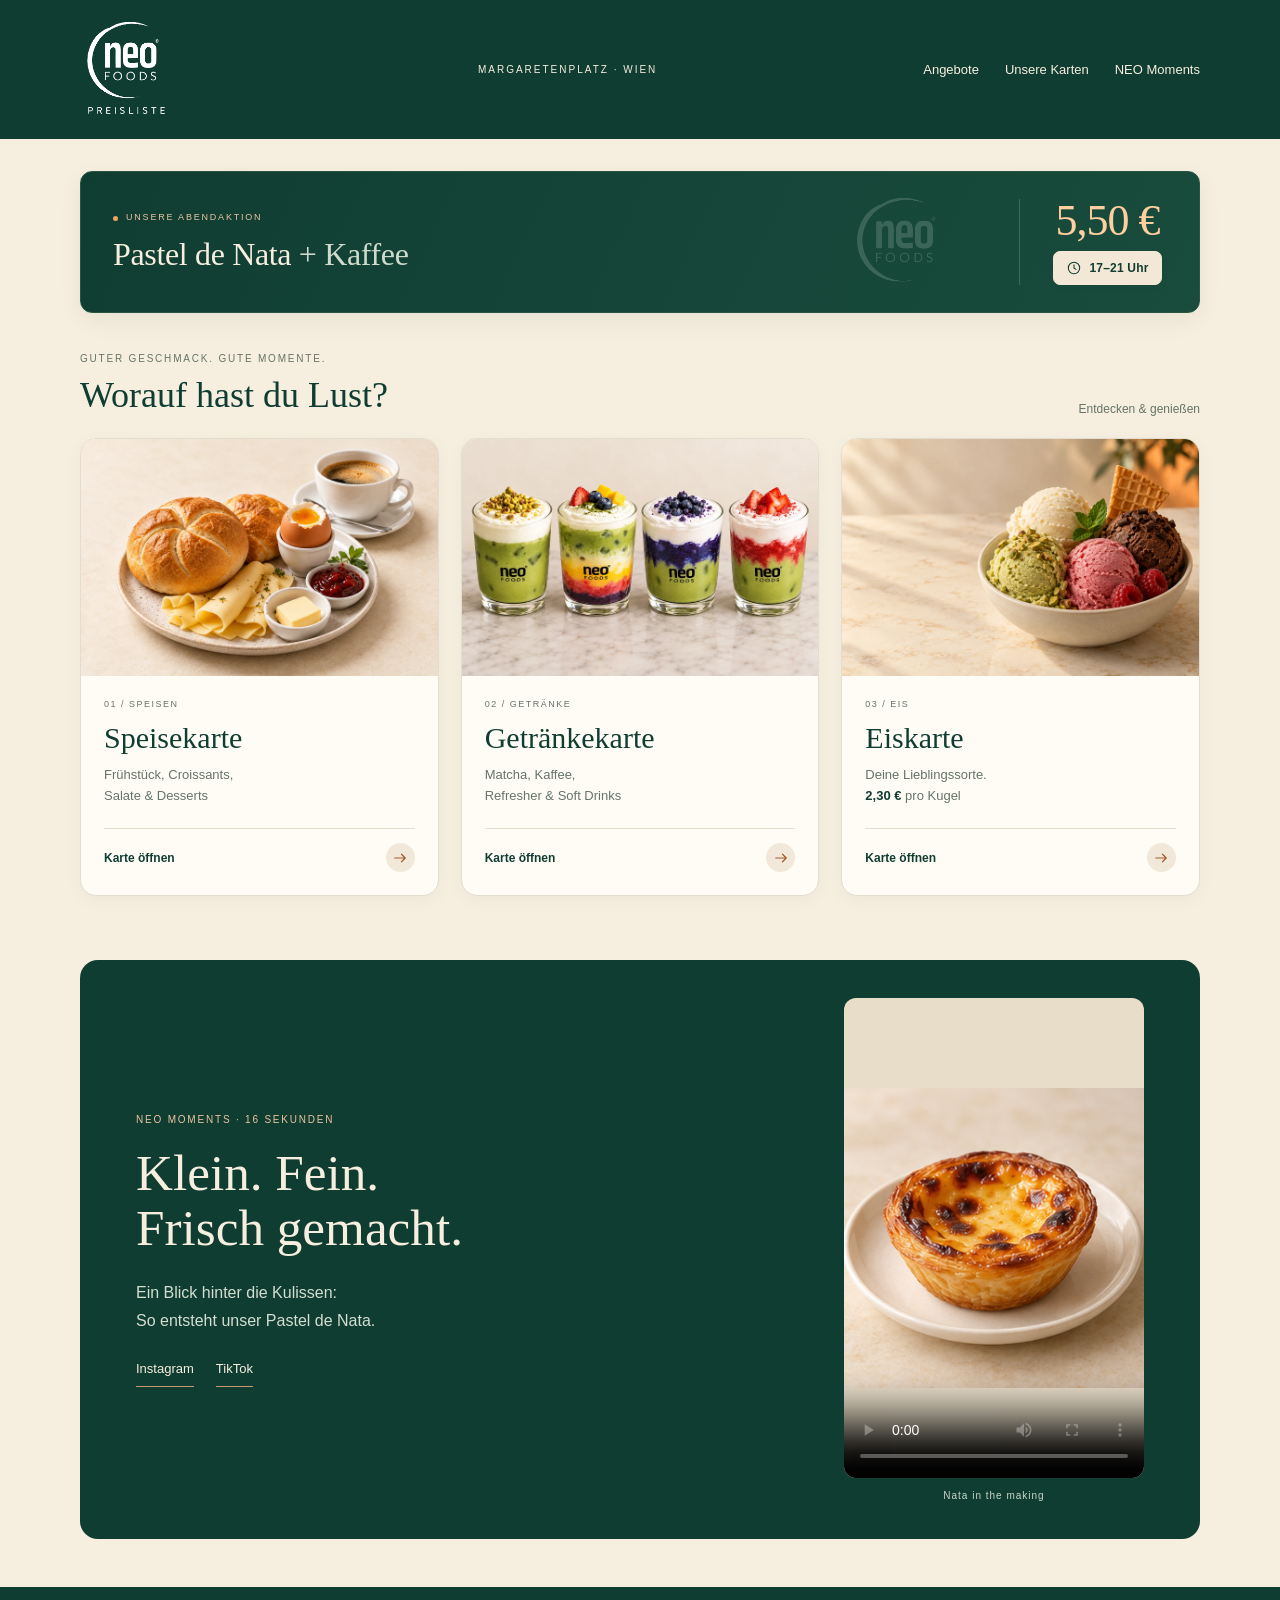
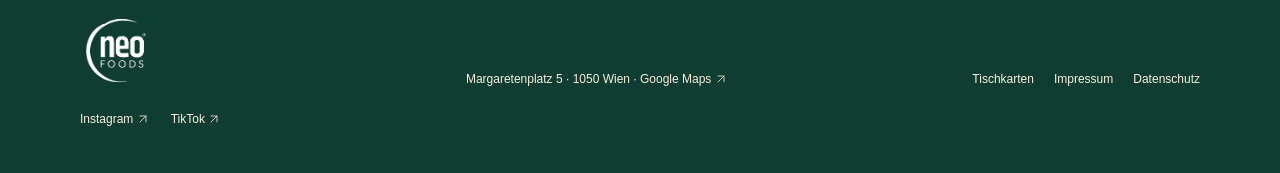
==== index.html @ da90d96e "Landingpage auf Angebote Menues und NEO Moments fokussieren" ====
<!doctype html>
<html lang="de">
<head><meta charset="utf-8"><meta name="viewport" content="width=device-width,initial-scale=1"><meta name="theme-color" content="#103d32"><meta name="description" content="Die Karten von NEO FOODS Vienna: Speisen, Getränke und Eis. Entdecke unsere Angebote und NEO Moments mit Einblicken in die Zubereitung."><title>Unsere Karten | NEO FOODS Vienna</title><link rel="stylesheet" href="home-v10.css?v=27"></head>
<body>
<a class="skip-link" href="#karten">Direkt zu den Karten</a>
<header class="site-header"><a href="index.html" aria-label="NEO FOODS – Startseite"><img src="neo-logo.png?v=11" alt="NEO FOODS" width="150" height="108" fetchpriority="high"></a><span class="header-place">MARGARETENPLATZ · WIEN</span><nav aria-label="Hauptnavigation"><a href="#aktionen">Angebote</a><a href="#karten">Unsere Karten</a><a href="#moments">NEO Moments</a></nav></header>
<main>
<div class="menu-start">
<section class="offer" id="aktionen" aria-labelledby="offer-title"><div class="offer-copy"><p class="eyebrow"><span class="offer-dot" aria-hidden="true"></span> UNSERE ABENDAKTION</p><h1 id="offer-title">Pastel de Nata <span>+ Kaffee</span></h1></div><div class="offer-price"><strong>5,50 €</strong><span class="offer-time"><svg viewBox="0 0 24 24" width="16" height="16" fill="none" stroke="currentColor" stroke-width="1.6" stroke-linecap="round" stroke-linejoin="round" aria-hidden="true" focusable="false"><circle cx="12" cy="12" r="8.5"/><path d="M12 7v5l3 2"/></svg>17–21 Uhr</span></div></section>
<section class="menus" id="karten" aria-labelledby="menu-title"><div class="section-heading"><div><p class="eyebrow">GUTER GESCHMACK. GUTE MOMENTE.</p><h2 id="menu-title">Worauf hast du Lust?</h2></div><span class="menu-hint">Entdecken &amp; genießen</span></div>
<div class="menu-grid">
<a class="menu-tile" id="speisen" href="speisekarte.html"><div class="tile-photo"><img src="breakfast.webp?v=11" alt="" width="600" height="400" loading="lazy"></div><div class="tile-copy"><span class="tile-number">01 / SPEISEN</span><h3>Speisekarte</h3><p>Frühstück, Croissants,<br>Salate &amp; Desserts</p><span class="tile-cta">Karte öffnen <span class="tile-arrow" aria-hidden="true"><svg class="ui-icon" viewBox="0 0 24 24" width="18" height="18" fill="none" stroke="currentColor" stroke-width="1.6" stroke-linecap="round" stroke-linejoin="round" aria-hidden="true" focusable="false"><path d="M5 12h14m-5-5 5 5-5 5"/></svg></span></span></div></a>
<a class="menu-tile" id="getraenke" href="getraenkekarte.html"><div class="tile-photo"><img src="matcha.webp?v=11" alt="" width="600" height="400" loading="lazy"></div><div class="tile-copy"><span class="tile-number">02 / GETRÄNKE</span><h3>Getränkekarte</h3><p>Matcha, Kaffee,<br>Refresher &amp; Soft Drinks</p><span class="tile-cta">Karte öffnen <span class="tile-arrow" aria-hidden="true"><svg class="ui-icon" viewBox="0 0 24 24" width="18" height="18" fill="none" stroke="currentColor" stroke-width="1.6" stroke-linecap="round" stroke-linejoin="round" aria-hidden="true" focusable="false"><path d="M5 12h14m-5-5 5 5-5 5"/></svg></span></span></div></a>
<a class="menu-tile" id="eis" href="eiskarte.html"><div class="tile-photo"><img src="ice.webp?v=11" alt="" width="600" height="400" loading="lazy"></div><div class="tile-copy"><span class="tile-number">03 / EIS</span><h3>Eiskarte</h3><p>Deine Lieblingssorte.<br><strong>2,30 €</strong> pro Kugel</p><span class="tile-cta">Karte öffnen <span class="tile-arrow" aria-hidden="true"><svg class="ui-icon" viewBox="0 0 24 24" width="18" height="18" fill="none" stroke="currentColor" stroke-width="1.6" stroke-linecap="round" stroke-linejoin="round" aria-hidden="true" focusable="false"><path d="M5 12h14m-5-5 5 5-5 5"/></svg></span></span></div></a>
</div></section>
</div>
<section class="moments-section moments-feature" id="moments" aria-labelledby="moments-title"><div class="moments-copy"><p class="eyebrow">NEO MOMENTS · 16 SEKUNDEN</p><h2 id="moments-title">Klein. Fein.<br>Frisch gemacht.</h2><p>Ein Blick hinter die Kulissen:<br>So entsteht unser Pastel de Nata.</p><div class="social-links"><a href="https://www.instagram.com/neo_foods_vienna/" target="_blank" rel="noopener">Instagram</a><a href="https://www.tiktok.com/@neo_foods_vienna" target="_blank" rel="noopener">TikTok</a></div></div><div class="moments-film"><video controls playsinline preload="metadata" poster="nata-poster.png" aria-label="Nata in the making – so entsteht unser Pastel de Nata"><source src="neo-nata.mp4" type="video/mp4"><a href="neo-nata.mp4">Video öffnen</a></video><span>Nata in the making</span></div></section>

</main><footer class="footer"><div><span class="brand-mark"><img src="neo-logo.png?v=11" alt="NEO FOODS" width="150" height="108"></span><div class="social-links"><a href="https://www.instagram.com/neo_foods_vienna/" target="_blank" rel="noopener">Instagram <svg class="ui-icon" viewBox="0 0 24 24" width="20" height="20" fill="none" stroke="currentColor" stroke-width="1.6" stroke-linecap="round" stroke-linejoin="round" aria-hidden="true" focusable="false"><path d="M6 18 18 6M6 6h12v12"/></svg></a><a href="https://www.tiktok.com/@neo_foods_vienna" target="_blank" rel="noopener">TikTok <svg class="ui-icon" viewBox="0 0 24 24" width="20" height="20" fill="none" stroke="currentColor" stroke-width="1.6" stroke-linecap="round" stroke-linejoin="round" aria-hidden="true" focusable="false"><path d="M6 18 18 6M6 6h12v12"/></svg></a></div></div><a class="map-link" href="https://www.google.com/maps?cid=4821702519984373930" target="_blank" rel="noopener">Margaretenplatz 5 · 1050 Wien · Google Maps <svg class="ui-icon" viewBox="0 0 24 24" width="20" height="20" fill="none" stroke="currentColor" stroke-width="1.6" stroke-linecap="round" stroke-linejoin="round" aria-hidden="true" focusable="false"><path d="M6 18 18 6M6 6h12v12"/></svg></a><nav aria-label="Downloads und Rechtliches"><a href="tischkarten.html">Tischkarten</a><a href="impressum.html">Impressum</a><a href="datenschutz.html">Datenschutz</a></nav></footer><script src="moments.js?v=20" defer></script><script src="menu-transition.js?v=22" defer></script></body></html>
---- home-v10.css ----
:root{--green:#103d32;--cream:#f6eedf;--paper:#fffcf6;--orange:#e88642;--muted:#657568;--line:#dcd8c8}*{box-sizing:border-box}html{scroll-behavior:smooth;scroll-padding-top:24px}body{margin:0;background:var(--cream);color:var(--green);font-family:Arial,Helvetica,sans-serif}a{color:inherit;text-decoration:none}a:focus-visible,summary:focus-visible,video:focus-visible{outline:3px solid var(--orange);outline-offset:5px}h1,h2,h3,p{margin-top:0}h1,h2,h3{font-family:Georgia,serif;font-weight:normal}.skip-link{position:absolute;left:16px;top:-80px;z-index:3;background:var(--paper);padding:12px}.skip-link:focus{top:16px}.site-header{background:var(--green);color:var(--cream);display:flex;justify-content:space-between;align-items:center;gap:24px;padding:22px max(28px,calc((100vw - 1120px)/2));}.site-header img{display:block;width:132px;height:auto}.header-place{font-size:10px;letter-spacing:2px}.site-header nav{display:flex;gap:26px;font-size:13px}.site-header nav a{padding:12px 0}.menu-start{max-width:1120px;margin:auto;padding:32px 0 64px}.eyebrow{font:normal 10px/1.5 Arial,sans-serif;letter-spacing:1.8px;margin:0 0 10px}.offer{display:flex;align-items:center;justify-content:space-between;gap:24px;padding:24px 30px;background:#ece7d7;border-left:3px solid var(--orange)}.offer .eyebrow{color:var(--muted);margin-bottom:6px}.offer h1{font-size:28px;line-height:1.2;margin:0}.offer h1 span{white-space:nowrap}.offer-price{display:flex;align-items:center;gap:24px;flex-shrink:0}.offer-price strong{font:normal 38px Georgia,serif;white-space:nowrap}.offer-price>span{border-left:1px solid #c8cbbb;padding:8px 0 8px 24px;font-size:13px;white-space:nowrap}.section-heading{display:flex;justify-content:space-between;gap:20px;align-items:end;margin:38px 0 22px}.section-heading .eyebrow{color:var(--muted)}.section-heading h2{font-size:36px;line-height:1.1;margin:0}.menu-hint{font-size:12px;color:var(--muted)}.menu-grid{display:grid;grid-template-columns:repeat(3,minmax(0,1fr));gap:22px}.menu-tile{position:relative;display:flex;flex-direction:column;gap:24px;padding:24px;background:var(--paper);border-top:2px solid var(--green);min-width:0;transition:background .15s}.tile-number{font-size:11px;letter-spacing:1px;color:var(--muted)}.menu-tile h3{font-size:29px;margin:0 0 12px}.menu-tile p{font-size:13px;line-height:1.7;color:var(--muted);margin:0}.menu-tile p strong{color:var(--green)}.tile-arrow{position:absolute;right:24px;top:20px;color:#b9662f;font-size:25px}.cafe-story{max-width:1120px;margin:0 auto 48px;display:grid;grid-template-columns:minmax(0,42%) minmax(0,1fr);background:var(--green);color:var(--cream)}.story-photo img{display:block;width:100%;height:auto}.story-copy{padding:40px clamp(28px,5vw,70px);align-self:center;min-width:0}.story-copy .eyebrow{color:#bfd0bd;margin-bottom:22px}.story-copy h2{font-size:clamp(32px,3.5vw,48px);line-height:1.1;letter-spacing:-.7px;margin-bottom:24px}.story-copy>p:not(.eyebrow){font-size:14px;line-height:1.8;color:#d4ded0}.text-link{display:inline-flex;gap:30px;padding:12px 0;border-bottom:1px solid var(--orange);font-size:13px;margin:10px 0 24px}.social-links{display:flex;gap:22px;flex-wrap:wrap;font-size:12px}.social-links a{padding:10px 0}.moments-section{max-width:1120px;margin:0 auto 48px}.video-details{border-top:1px solid var(--line);border-bottom:1px solid var(--line)}.video-details summary{display:flex;justify-content:space-between;gap:20px;align-items:center;cursor:pointer;padding:24px 0;list-style:none}.video-details summary::-webkit-details-marker{display:none}.video-details .eyebrow{display:block;color:var(--muted)}.video-title{display:block;font:normal 29px Georgia,serif}.video-toggle{display:flex;gap:22px;align-items:center;font-size:12px}.video-toggle>span:last-child{color:#b9662f}.close-label{display:none}.video-details[open] .watch-label{display:none}.video-details[open] .close-label{display:inline}.video-stage{background:#e8e3d5;padding:24px;display:flex;justify-content:center;margin-bottom:24px}.video-stage video{display:block;max-width:100%;width:auto;height:min(65svh,620px);aspect-ratio:9/16;background:var(--green);object-fit:contain}.location{max-width:1120px;margin:0 auto 64px;display:grid;grid-template-columns:1fr 1.5fr;gap:48px;align-items:center}.location-copy{padding:20px 0}.number{font-size:10px;letter-spacing:1.8px;color:var(--muted)}.location h2{font-size:34px;line-height:1.15;margin:14px 0 24px}.location p{line-height:1.8;font-size:14px}.location iframe{display:block;width:100%;height:320px;border:0}.route{display:inline-block;padding:10px 0;border-bottom:1px solid var(--orange);font-size:13px}.footer{background:var(--green);color:var(--cream);padding:32px max(28px,calc((100vw - 1120px)/2));display:flex;justify-content:space-between;align-items:center;gap:28px;flex-wrap:wrap;font-size:12px;line-height:1.8}.footer strong{font-size:12px;letter-spacing:1px}.footer nav{display:flex;gap:20px;flex-wrap:wrap}.footer nav a,.map-link{padding:10px 0}.map-link{overflow-wrap:anywhere}
@media(max-width:1180px){.menu-start{padding:28px 24px 48px}.cafe-story,.moments-section,.location{margin-left:24px;margin-right:24px}.site-header{padding:20px 24px}}
@media(max-width:760px){.header-place{display:none}.site-header{flex-direction:column;gap:8px;padding:20px 20px 10px}.site-header img{width:126px}.site-header nav{gap:30px;font-size:12px}.menu-start{padding:20px 16px 36px}.offer{padding:17px 18px;gap:12px;align-items:flex-start}.offer h1{font-size:22px;max-width:210px}.offer h1 span{display:block}.offer .eyebrow{font-size:9px;letter-spacing:1.2px}.offer-price{flex-direction:column;gap:6px;align-items:flex-end;padding-top:17px}.offer-price strong{font-size:31px}.offer-price>span{border:0;padding:0;font-size:11px}.section-heading{margin:28px 0 17px}.section-heading h2{font-size:29px}.section-heading .eyebrow{display:none}.menu-hint{display:none}.menu-grid{grid-template-columns:1fr;gap:12px}.menu-tile{display:grid;grid-template-columns:24px minmax(0,1fr) 26px;gap:14px;align-items:center;padding:20px 18px;border-top:0;border-left:2px solid var(--green)}.tile-number{align-self:start;padding-top:5px}.menu-tile h3{font-size:26px;margin-bottom:6px}.menu-tile p{font-size:12px;line-height:1.55}.menu-tile p br{display:none}.menu-tile p br:after{content:' '}.tile-arrow{position:static;align-self:center}.cafe-story{grid-template-columns:1fr;margin:0 16px 32px}.story-photo{order:2}.story-copy{padding:32px 26px}.story-copy h2{font-size:35px}.moments-section{margin:0 16px 32px}.video-details summary{padding:22px 0;gap:15px}.video-title{font-size:25px}.video-toggle{font-size:11px;gap:10px;max-width:105px;line-height:1.5}.video-stage{padding:16px}.location{grid-template-columns:1fr;gap:20px;margin:0 16px 36px}.location-copy{padding:0 8px}.location h2{font-size:31px}.location iframe{height:280px}.footer{padding:28px 24px;display:block}.footer .map-link{display:block;margin:10px 0}.footer nav{gap:18px}}
@media(prefers-reduced-motion:reduce){html{scroll-behavior:auto}.menu-tile{transition:none}}

/* Consistent vector icons, including on iOS; subtle feedback for mouse, touch and keyboard. */
.ui-icon{display:inline-block;width:1em;height:1em;vertical-align:-.13em;flex-shrink:0;pointer-events:none}.tile-arrow{display:flex;align-items:center;justify-content:center}.tile-arrow .ui-icon{width:24px;height:24px;transition:transform .2s ease}.menu-tile{transition:background .2s ease,transform .2s ease,box-shadow .2s ease;-webkit-tap-highlight-color:rgba(16,61,50,.09)}
@media(hover:hover) and (pointer:fine){.menu-tile:hover{background:#edf0e4;transform:translateY(-3px);box-shadow:0 9px 22px rgba(16,61,50,.08)}.menu-tile:hover .tile-arrow .ui-icon{transform:translate(2px,-2px)}}
.menu-tile:focus-visible{background:#edf0e4;box-shadow:0 6px 18px rgba(16,61,50,.08)}.menu-tile:active{background:#e5ebdb;transform:scale(.985)}.menu-tile:active .tile-arrow .ui-icon{transform:translate(2px,-2px)}
@keyframes menu-arrive{from{opacity:0;transform:translateY(8px)}to{opacity:1;transform:translateY(0)}}
@media(prefers-reduced-motion:no-preference){.menu-tile{animation:menu-arrive .4s ease backwards}.menu-tile:nth-child(2){animation-delay:.06s}.menu-tile:nth-child(3){animation-delay:.12s}}
@media(prefers-reduced-motion:reduce){.menu-tile,.tile-arrow .ui-icon{transition:none;animation:none}.menu-tile:hover,.menu-tile:active,.menu-tile:hover .tile-arrow .ui-icon,.menu-tile:active .tile-arrow .ui-icon{transform:none}}

/* Intentional selection feedback before following a menu link. */
.menu-tile{transition:background .2s ease,color .2s ease,transform .2s ease,box-shadow .2s ease,opacity .2s ease}
.menu-tile.is-opening{animation:none;background:var(--green);color:var(--cream);transform:translateY(-3px) scale(1.015);box-shadow:0 12px 28px rgba(16,61,50,.16)}
.menu-tile.is-opening p,.menu-tile.is-opening p strong,.menu-tile.is-opening .tile-number{color:var(--cream)}
.menu-tile.is-opening .tile-arrow{color:#ffac6e}.menu-tile.is-opening .tile-arrow .ui-icon{transform:translate(4px,-4px)}
.menu-grid.is-navigating .menu-tile:not(.is-opening){opacity:.45;transform:scale(.985)}
@media(prefers-reduced-motion:reduce){.menu-tile.is-opening,.menu-grid.is-navigating .menu-tile:not(.is-opening),.menu-tile.is-opening .tile-arrow .ui-icon{transform:none;transition:none}}

/* Compact evening offer, with a clear price and time hierarchy. */
.offer{position:relative;isolation:isolate;overflow:hidden;background:linear-gradient(115deg,#103d32,#194c3d);color:var(--cream);border:1px solid #285642;border-radius:12px;padding:27px 32px;gap:30px;box-shadow:0 8px 24px rgba(16,61,50,.06)}
.offer:after{content:"";position:absolute;z-index:-1;right:205px;top:50%;transform:translateY(-50%);width:145px;height:88px;background:url("neo-logo.png?v=11") center top/145px auto no-repeat;opacity:.16;border:0;border-radius:0;pointer-events:none}
.offer .eyebrow{display:flex;align-items:center;gap:8px;color:#eac4a0;font-size:9px;letter-spacing:1.8px;margin-bottom:11px}.offer-dot{width:5px;height:5px;background:#efa365;border-radius:50%;flex-shrink:0}.offer h1{font-size:32px;line-height:1.15;letter-spacing:-.35px}.offer h1 span{color:#cfdbcc}.offer-copy{min-width:0}
.offer-price{display:flex;flex-direction:column;align-items:center;justify-content:center;gap:8px;min-width:148px;border-left:1px solid rgba(246,238,223,.18);padding-left:28px}.offer-price strong{font:normal 44px/1 Georgia,serif;letter-spacing:-1px;color:#ffcf9f}.offer-price>span{border:1px solid rgba(246,238,223,.24);border-radius:20px;padding:5px 12px;font-size:11px;line-height:1.3;color:var(--cream)}
@media(max-width:760px){.offer{padding:20px 18px;gap:14px;align-items:center;border-radius:10px}.offer .eyebrow{font-size:8px;letter-spacing:1.1px;gap:6px;margin-bottom:9px}.offer h1{font-size:24px;line-height:1.16;max-width:none}.offer h1 span{display:block;margin-top:3px}.offer-price{min-width:89px;padding:0 0 0 14px;gap:9px}.offer-price strong{font-size:32px;letter-spacing:-.6px}.offer-price>span{font-size:10px;padding:5px 8px}.offer:after{right:100px;top:50%;width:110px;height:67px;background-size:110px auto;opacity:.07}}
@media(max-width:360px){.offer{padding:18px 14px;gap:10px}.offer h1{font-size:21px}.offer-price{min-width:80px;padding-left:10px}.offer-price strong{font-size:29px}.offer .eyebrow{font-size:7px;letter-spacing:.8px}}

.offer-price>.offer-time{display:inline-flex;align-items:center;justify-content:center;gap:7px;background:#f3e8d5;color:#103d32;border:1px solid #f3e8d5;border-radius:7px;padding:8px 12px;font-size:12px;font-weight:600;line-height:1.2;letter-spacing:.2px;box-shadow:0 2px 8px rgba(0,0,0,.05)}.offer-time svg{display:block;flex-shrink:0;width:16px;height:16px}
@media(max-width:760px){.offer-price>.offer-time{padding:7px 8px;font-size:11px;gap:5px}.offer-time svg{width:14px;height:14px}}
@media(max-width:360px){.offer-price>.offer-time{padding:6px;font-size:10px;gap:4px}}

/* Photo-led menu cards, compact on phones. */
.menu-grid{gap:22px}.menu-tile{display:flex;flex-direction:column;padding:0;gap:0;border:1px solid #e2ddcf;border-radius:16px;overflow:hidden;background:#fffcf6;box-shadow:0 4px 18px rgba(16,61,50,.04)}.tile-photo{width:100%;aspect-ratio:3/2;background:#efe6d6;overflow:hidden}.tile-photo img{display:block;width:100%;height:100%;object-fit:contain}.tile-copy{padding:23px;min-width:0;flex:1}.tile-number{display:block;font-size:9px;letter-spacing:1.5px;margin-bottom:12px}.menu-tile h3{font-size:30px;margin:0 0 10px}.menu-tile p{font-size:13px;line-height:1.6}.tile-cta{display:flex;align-items:center;justify-content:space-between;margin-top:21px;padding-top:14px;border-top:1px solid #e0dfd0;font-size:12px;font-weight:600}.tile-arrow{position:static;width:29px;height:29px;border-radius:50%;background:#f2e8d9;color:#a45c2b;font-size:18px}.tile-arrow .ui-icon{width:18px;height:18px}.menu-tile.is-opening .tile-cta{border-color:#527363}.menu-tile.is-opening .tile-arrow{background:#285747}.brand-mark{display:block;width:110px;height:68px;overflow:hidden}.brand-mark img{display:block;width:110px;height:auto}.footer .brand-mark{margin-bottom:12px}.location .brand-mark{filter:brightness(0);opacity:.75;margin-bottom:12px}
@media(max-width:760px){.menu-grid{gap:14px}.menu-tile{display:grid;grid-template-columns:112px minmax(0,1fr);align-items:center;gap:16px;padding:14px;border-radius:14px}.tile-photo{width:112px;aspect-ratio:3/2;border-radius:9px;align-self:center}.tile-copy{padding:0}.tile-number{font-size:8px;letter-spacing:1px;margin-bottom:7px;padding:0}.menu-tile h3{font-size:23px;line-height:1.15;margin-bottom:6px;letter-spacing:-.5px}.menu-tile p{font-size:11px;line-height:1.5}.menu-tile p br{display:initial}.tile-cta{margin-top:9px;padding-top:8px;font-size:10px}.tile-arrow{width:24px;height:24px}.tile-arrow .ui-icon{width:16px;height:16px}.section-heading h2{font-size:29px}}
@media(max-width:360px){.menu-tile{grid-template-columns:88px minmax(0,1fr);gap:12px;padding:12px}.tile-photo{width:88px}.menu-tile h3{font-size:21px}}
/* A compact film feature with its own editorial frame. */
.moments-feature{display:grid;grid-template-columns:1fr 300px;gap:48px;align-items:center;padding:38px 56px;background:#103d32;color:#f6eedf;border-radius:18px;overflow:hidden}.moments-copy h2{font-size:clamp(34px,4vw,52px);line-height:1.08;margin:18px 0 24px}.moments-copy>p:not(.eyebrow){font-size:16px;line-height:1.75;color:#d4ded0}.moments-copy .eyebrow{color:#eac4a0}.moments-copy .social-links a{border-bottom:1px solid #c7986f;font-size:13px}.moments-film{width:100%;text-align:center}.moments-film video{display:block;width:100%;aspect-ratio:9/16;max-height:480px;object-fit:contain;background:#e8ddc8;border-radius:12px}.moments-film>span{display:block;font-size:10px;letter-spacing:1px;margin-top:12px;color:#c9d7c7}
@media(max-width:760px){.moments-feature{grid-template-columns:1fr;gap:24px;padding:28px 22px;margin-left:16px;margin-right:16px;border-radius:14px}.moments-copy h2{font-size:36px;margin:12px 0 16px}.moments-copy>p:not(.eyebrow){font-size:15px}.moments-film{width:min(100%,260px);justify-self:center}.moments-film video{max-height:440px}.moments-copy .eyebrow{font-size:9px;letter-spacing:1.2px}}
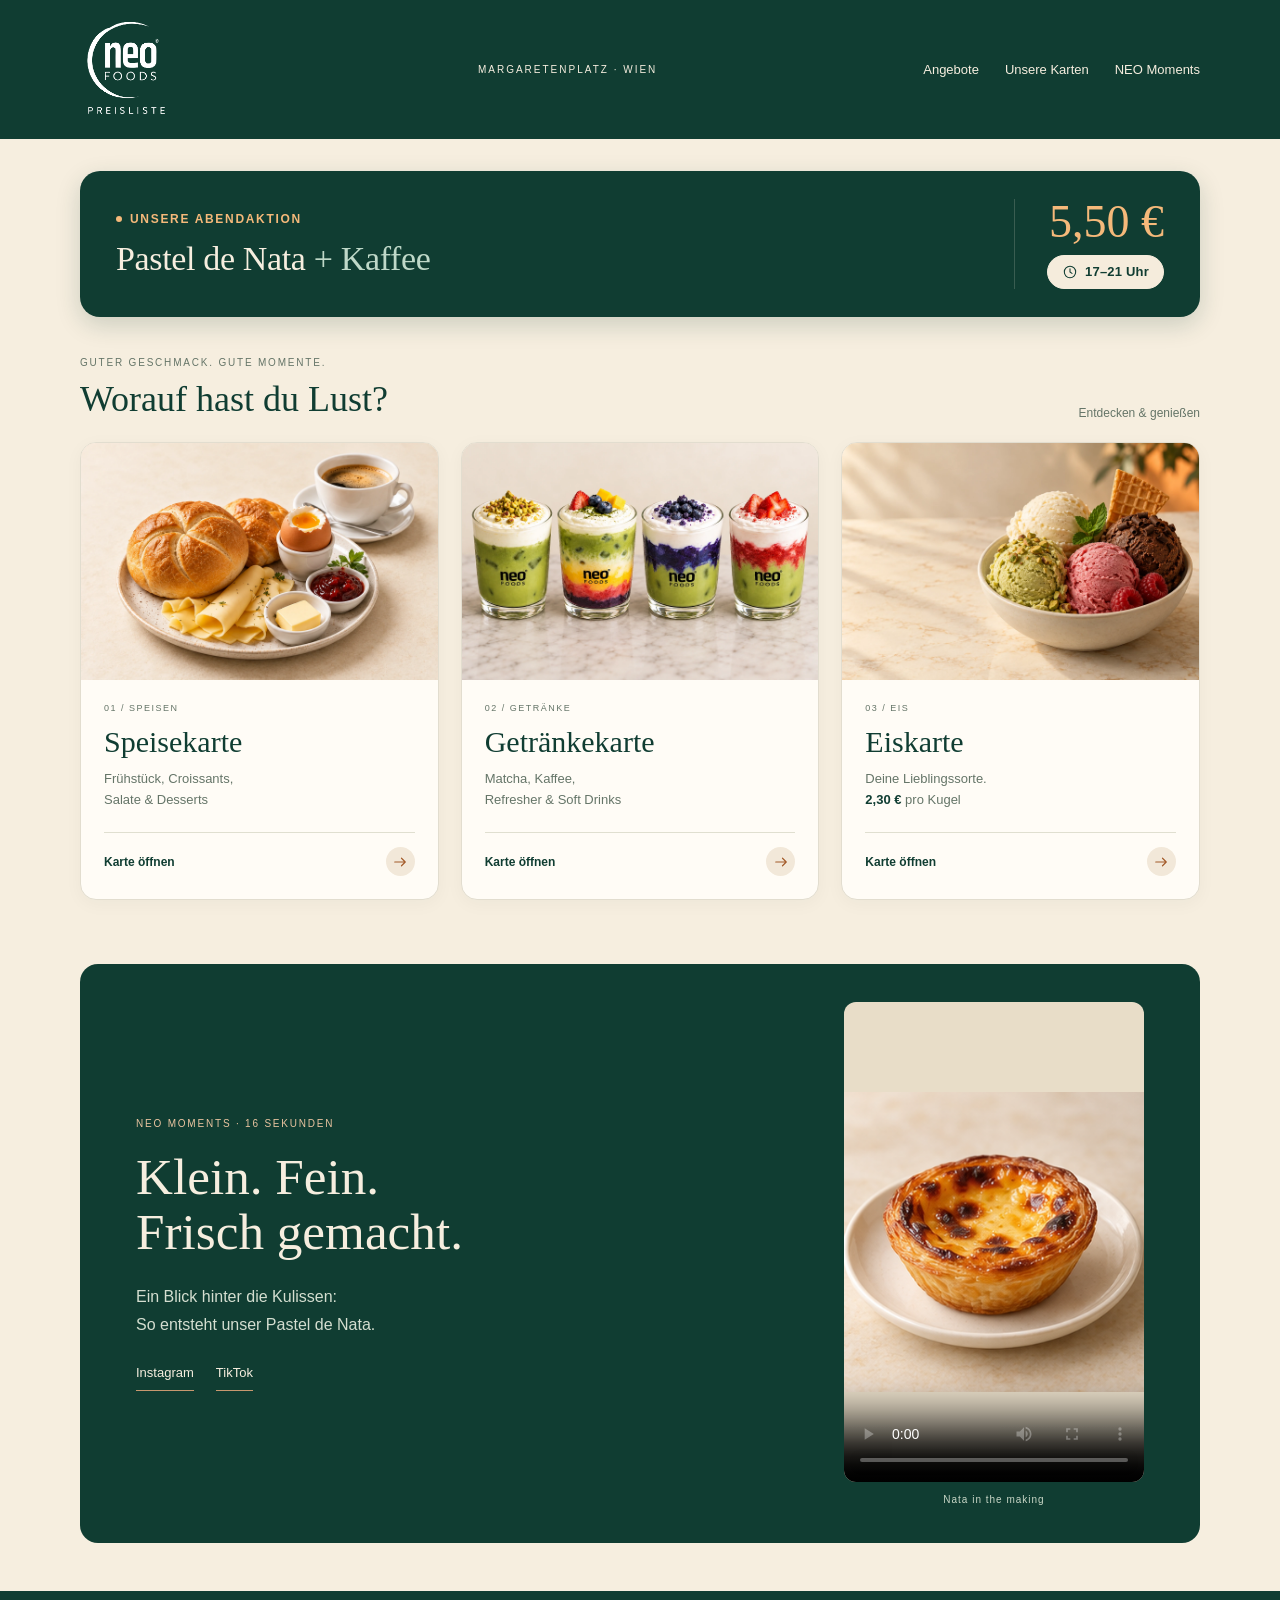
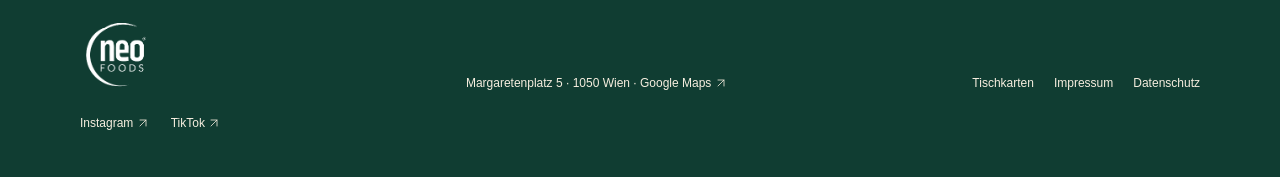
==== commit 21692b41: "Update index.html" ====
--- a/index.html
+++ b/index.html
@@ -1,6 +1,6 @@
 <!doctype html>
 <html lang="de">
-<head><meta charset="utf-8"><meta name="viewport" content="width=device-width,initial-scale=1"><meta name="theme-color" content="#103d32"><meta name="description" content="Die Karten von NEO FOODS Vienna: Speisen, Getränke und Eis. Entdecke unsere Angebote und NEO Moments mit Einblicken in die Zubereitung."><title>Unsere Karten | NEO FOODS Vienna</title><link rel="stylesheet" href="home-v10.css?v=27"></head>
+<head><meta charset="utf-8"><meta name="viewport" content="width=device-width,initial-scale=1"><meta name="theme-color" content="#103d32"><meta name="description" content="Die Karten von NEO FOODS Vienna: Speisen, Getränke und Eis. Entdecke unsere Angebote und NEO Moments mit Einblicken in die Zubereitung."><title>Unsere Karten | NEO FOODS Vienna</title><link rel="stylesheet" href="home-v10.css?v=28"></head>
 <body>
 <a class="skip-link" href="#karten">Direkt zu den Karten</a>
 <header class="site-header"><a href="index.html" aria-label="NEO FOODS – Startseite"><img src="neo-logo.png?v=11" alt="NEO FOODS" width="150" height="108" fetchpriority="high"></a><span class="header-place">MARGARETENPLATZ · WIEN</span><nav aria-label="Hauptnavigation"><a href="#aktionen">Angebote</a><a href="#karten">Unsere Karten</a><a href="#moments">NEO Moments</a></nav></header>
--- a/home-v10.css
+++ b/home-v10.css
@@ -35,6 +35,25 @@
 .menu-grid{gap:22px}.menu-tile{display:flex;flex-direction:column;padding:0;gap:0;border:1px solid #e2ddcf;border-radius:16px;overflow:hidden;background:#fffcf6;box-shadow:0 4px 18px rgba(16,61,50,.04)}.tile-photo{width:100%;aspect-ratio:3/2;background:#efe6d6;overflow:hidden}.tile-photo img{display:block;width:100%;height:100%;object-fit:contain}.tile-copy{padding:23px;min-width:0;flex:1}.tile-number{display:block;font-size:9px;letter-spacing:1.5px;margin-bottom:12px}.menu-tile h3{font-size:30px;margin:0 0 10px}.menu-tile p{font-size:13px;line-height:1.6}.tile-cta{display:flex;align-items:center;justify-content:space-between;margin-top:21px;padding-top:14px;border-top:1px solid #e0dfd0;font-size:12px;font-weight:600}.tile-arrow{position:static;width:29px;height:29px;border-radius:50%;background:#f2e8d9;color:#a45c2b;font-size:18px}.tile-arrow .ui-icon{width:18px;height:18px}.menu-tile.is-opening .tile-cta{border-color:#527363}.menu-tile.is-opening .tile-arrow{background:#285747}.brand-mark{display:block;width:110px;height:68px;overflow:hidden}.brand-mark img{display:block;width:110px;height:auto}.footer .brand-mark{margin-bottom:12px}.location .brand-mark{filter:brightness(0);opacity:.75;margin-bottom:12px}
 @media(max-width:760px){.menu-grid{gap:14px}.menu-tile{display:grid;grid-template-columns:112px minmax(0,1fr);align-items:center;gap:16px;padding:14px;border-radius:14px}.tile-photo{width:112px;aspect-ratio:3/2;border-radius:9px;align-self:center}.tile-copy{padding:0}.tile-number{font-size:8px;letter-spacing:1px;margin-bottom:7px;padding:0}.menu-tile h3{font-size:23px;line-height:1.15;margin-bottom:6px;letter-spacing:-.5px}.menu-tile p{font-size:11px;line-height:1.5}.menu-tile p br{display:initial}.tile-cta{margin-top:9px;padding-top:8px;font-size:10px}.tile-arrow{width:24px;height:24px}.tile-arrow .ui-icon{width:16px;height:16px}.section-heading h2{font-size:29px}}
 @media(max-width:360px){.menu-tile{grid-template-columns:88px minmax(0,1fr);gap:12px;padding:12px}.tile-photo{width:88px}.menu-tile h3{font-size:21px}}
-/* A compact film feature with its own editorial frame. */
-.moments-feature{display:grid;grid-template-columns:1fr 300px;gap:48px;align-items:center;padding:38px 56px;background:#103d32;color:#f6eedf;border-radius:18px;overflow:hidden}.moments-copy h2{font-size:clamp(34px,4vw,52px);line-height:1.08;margin:18px 0 24px}.moments-copy>p:not(.eyebrow){font-size:16px;line-height:1.75;color:#d4ded0}.moments-copy .eyebrow{color:#eac4a0}.moments-copy .social-links a{border-bottom:1px solid #c7986f;font-size:13px}.moments-film{width:100%;text-align:center}.moments-film video{display:block;width:100%;aspect-ratio:9/16;max-height:480px;object-fit:contain;background:#e8ddc8;border-radius:12px}.moments-film>span{display:block;font-size:10px;letter-spacing:1px;margin-top:12px;color:#c9d7c7}
+/* A compact film feature with its own editorial frame. */
+.moments-feature{display:grid;grid-template-columns:1fr 300px;gap:48px;align-items:center;padding:38px 56px;background:#103d32;color:#f6eedf;border-radius:18px;overflow:hidden}.moments-copy h2{font-size:clamp(34px,4vw,52px);line-height:1.08;margin:18px 0 24px}.moments-copy>p:not(.eyebrow){font-size:16px;line-height:1.75;color:#d4ded0}.moments-copy .eyebrow{color:#eac4a0}.moments-copy .social-links a{border-bottom:1px solid #c7986f;font-size:13px}.moments-film{width:100%;text-align:center}.moments-film video{display:block;width:100%;aspect-ratio:9/16;max-height:480px;object-fit:contain;background:#e8ddc8;border-radius:12px}.moments-film>span{display:block;font-size:10px;letter-spacing:1px;margin-top:12px;color:#c9d7c7}
 @media(max-width:760px){.moments-feature{grid-template-columns:1fr;gap:24px;padding:28px 22px;margin-left:16px;margin-right:16px;border-radius:14px}.moments-copy h2{font-size:36px;margin:12px 0 16px}.moments-copy>p:not(.eyebrow){font-size:15px}.moments-film{width:min(100%,260px);justify-self:center}.moments-film video{max-height:440px}.moments-copy .eyebrow{font-size:9px;letter-spacing:1.2px}}
+
+/* Evening offer redesign: flat green, clearer label, lining numerals, pill time badge, stacked on mobile. */
+.offer{background:#103d32;border:0;border-radius:20px;padding:28px 36px;gap:32px;box-shadow:0 8px 24px rgba(16,61,50,.18)}
+.offer:after{display:none}
+.offer .eyebrow{font-size:12px;font-weight:600;letter-spacing:.14em;color:#f5b97a}
+.offer-dot{width:6px;height:6px;background:#f5b97a}
+.offer h1{font-size:clamp(26px,4vw,34px)}
+.offer h1 span{color:#bfd8c8}
+.offer-price{align-items:flex-end;min-width:0;padding-left:32px;gap:10px}
+.offer-price strong{font-size:46px;letter-spacing:0;color:#f5b97a;font-variant-numeric:lining-nums}
+.offer-price>.offer-time{background:#f5ecdc;border-color:#f5ecdc;border-radius:999px;padding:8px 14px;font-size:13px;box-shadow:none}
+@media(max-width:760px){
+.offer{flex-direction:column;align-items:stretch;padding:22px;gap:16px}
+.offer h1{font-size:26px}
+.offer .eyebrow{font-size:11px;letter-spacing:.1em}
+.offer-price{flex-direction:row;justify-content:space-between;align-items:center;min-width:0;border-left:0;border-top:1px solid rgba(246,238,223,.25);padding:16px 0 0}
+.offer-price strong{font-size:36px}
+.offer-price>.offer-time{font-size:12px;padding:7px 12px}
+}
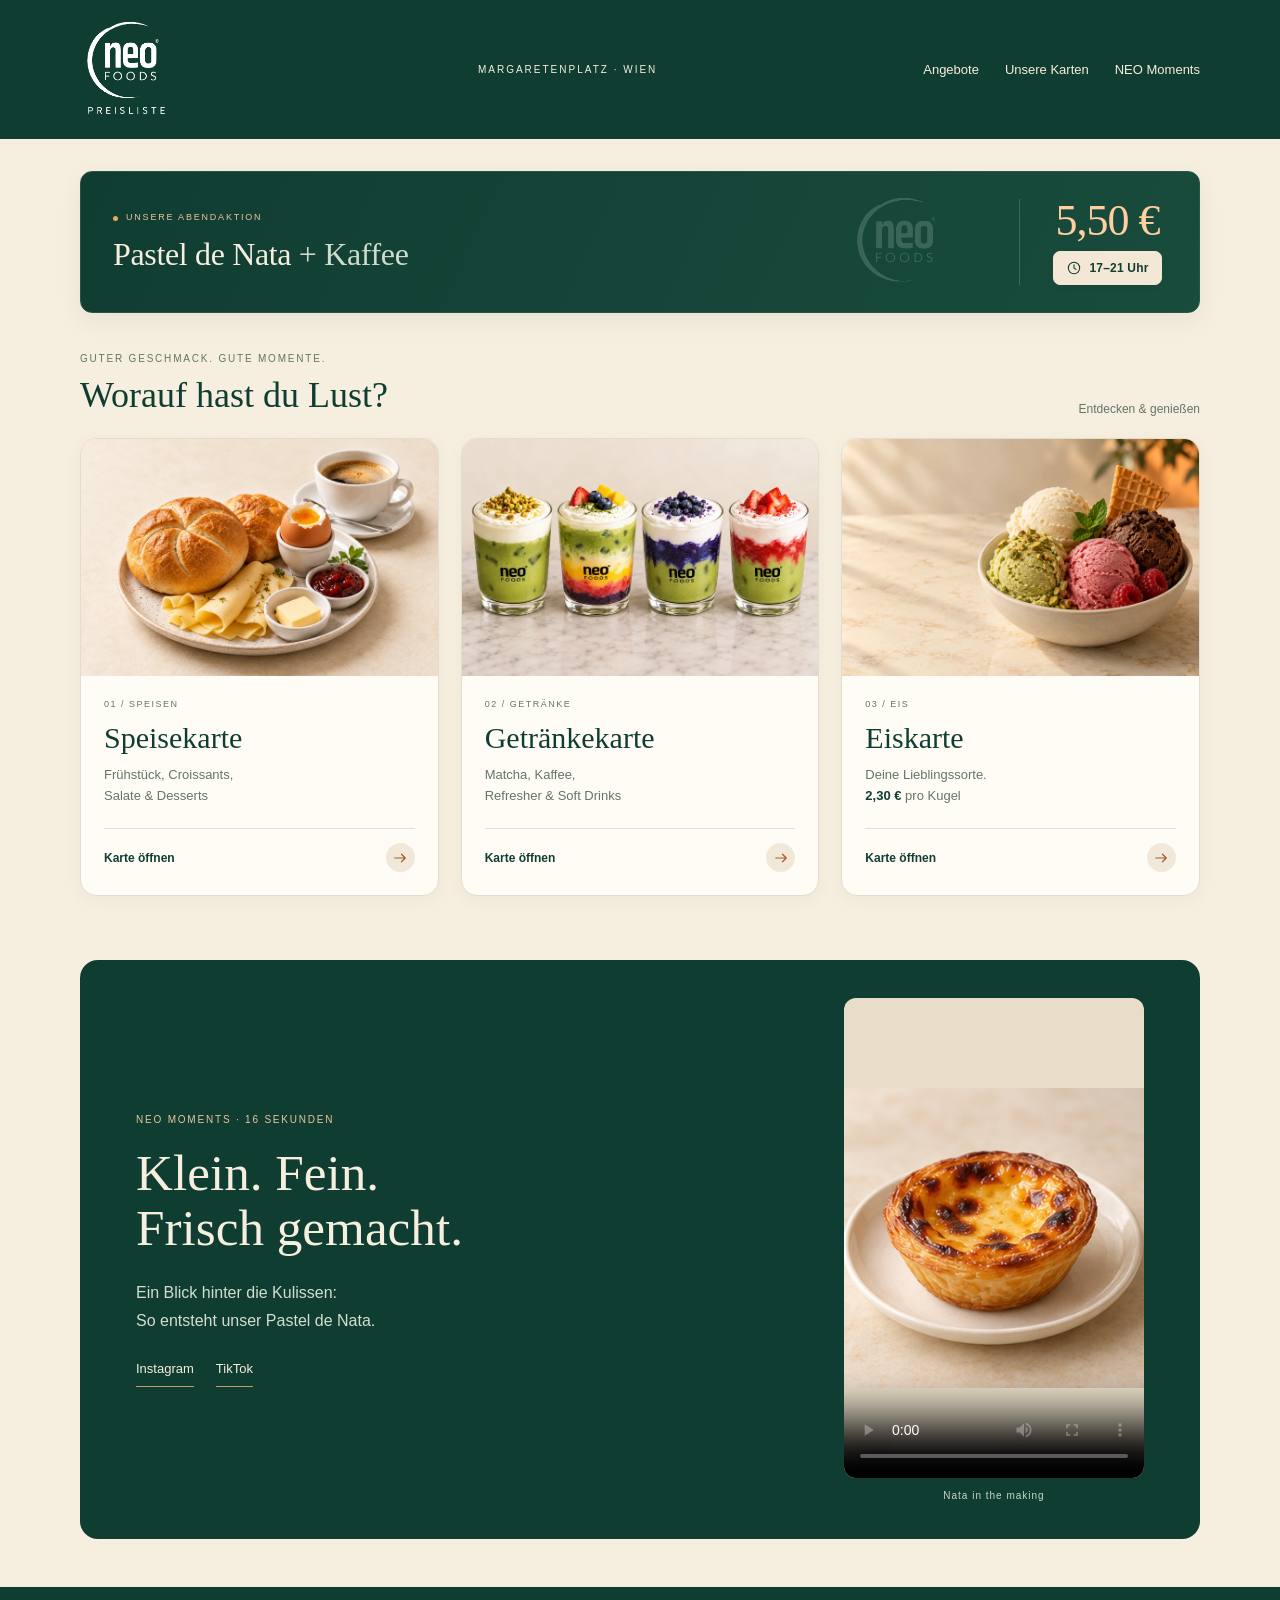
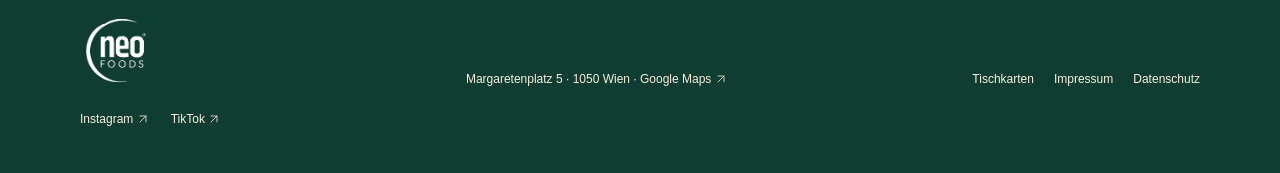
==== commit aab7b060: "Update index.html" ====
--- a/index.html
+++ b/index.html
@@ -1,6 +1,6 @@
 <!doctype html>
 <html lang="de">
-<head><meta charset="utf-8"><meta name="viewport" content="width=device-width,initial-scale=1"><meta name="theme-color" content="#103d32"><meta name="description" content="Die Karten von NEO FOODS Vienna: Speisen, Getränke und Eis. Entdecke unsere Angebote und NEO Moments mit Einblicken in die Zubereitung."><title>Unsere Karten | NEO FOODS Vienna</title><link rel="stylesheet" href="home-v10.css?v=28"></head>
+<head><meta charset="utf-8"><meta name="viewport" content="width=device-width,initial-scale=1"><meta name="theme-color" content="#103d32"><meta name="description" content="Die Karten von NEO FOODS Vienna: Speisen, Getränke und Eis. Entdecke unsere Angebote und NEO Moments mit Einblicken in die Zubereitung."><title>Unsere Karten | NEO FOODS Vienna</title><link rel="stylesheet" href="home-v10.css?v=29"></head>
 <body>
 <a class="skip-link" href="#karten">Direkt zu den Karten</a>
 <header class="site-header"><a href="index.html" aria-label="NEO FOODS – Startseite"><img src="neo-logo.png?v=11" alt="NEO FOODS" width="150" height="108" fetchpriority="high"></a><span class="header-place">MARGARETENPLATZ · WIEN</span><nav aria-label="Hauptnavigation"><a href="#aktionen">Angebote</a><a href="#karten">Unsere Karten</a><a href="#moments">NEO Moments</a></nav></header>
--- a/home-v10.css
+++ b/home-v10.css
@@ -38,22 +38,3 @@
 /* A compact film feature with its own editorial frame. */
 .moments-feature{display:grid;grid-template-columns:1fr 300px;gap:48px;align-items:center;padding:38px 56px;background:#103d32;color:#f6eedf;border-radius:18px;overflow:hidden}.moments-copy h2{font-size:clamp(34px,4vw,52px);line-height:1.08;margin:18px 0 24px}.moments-copy>p:not(.eyebrow){font-size:16px;line-height:1.75;color:#d4ded0}.moments-copy .eyebrow{color:#eac4a0}.moments-copy .social-links a{border-bottom:1px solid #c7986f;font-size:13px}.moments-film{width:100%;text-align:center}.moments-film video{display:block;width:100%;aspect-ratio:9/16;max-height:480px;object-fit:contain;background:#e8ddc8;border-radius:12px}.moments-film>span{display:block;font-size:10px;letter-spacing:1px;margin-top:12px;color:#c9d7c7}
 @media(max-width:760px){.moments-feature{grid-template-columns:1fr;gap:24px;padding:28px 22px;margin-left:16px;margin-right:16px;border-radius:14px}.moments-copy h2{font-size:36px;margin:12px 0 16px}.moments-copy>p:not(.eyebrow){font-size:15px}.moments-film{width:min(100%,260px);justify-self:center}.moments-film video{max-height:440px}.moments-copy .eyebrow{font-size:9px;letter-spacing:1.2px}}
-
-/* Evening offer redesign: flat green, clearer label, lining numerals, pill time badge, stacked on mobile. */
-.offer{background:#103d32;border:0;border-radius:20px;padding:28px 36px;gap:32px;box-shadow:0 8px 24px rgba(16,61,50,.18)}
-.offer:after{display:none}
-.offer .eyebrow{font-size:12px;font-weight:600;letter-spacing:.14em;color:#f5b97a}
-.offer-dot{width:6px;height:6px;background:#f5b97a}
-.offer h1{font-size:clamp(26px,4vw,34px)}
-.offer h1 span{color:#bfd8c8}
-.offer-price{align-items:flex-end;min-width:0;padding-left:32px;gap:10px}
-.offer-price strong{font-size:46px;letter-spacing:0;color:#f5b97a;font-variant-numeric:lining-nums}
-.offer-price>.offer-time{background:#f5ecdc;border-color:#f5ecdc;border-radius:999px;padding:8px 14px;font-size:13px;box-shadow:none}
-@media(max-width:760px){
-.offer{flex-direction:column;align-items:stretch;padding:22px;gap:16px}
-.offer h1{font-size:26px}
-.offer .eyebrow{font-size:11px;letter-spacing:.1em}
-.offer-price{flex-direction:row;justify-content:space-between;align-items:center;min-width:0;border-left:0;border-top:1px solid rgba(246,238,223,.25);padding:16px 0 0}
-.offer-price strong{font-size:36px}
-.offer-price>.offer-time{font-size:12px;padding:7px 12px}
-}
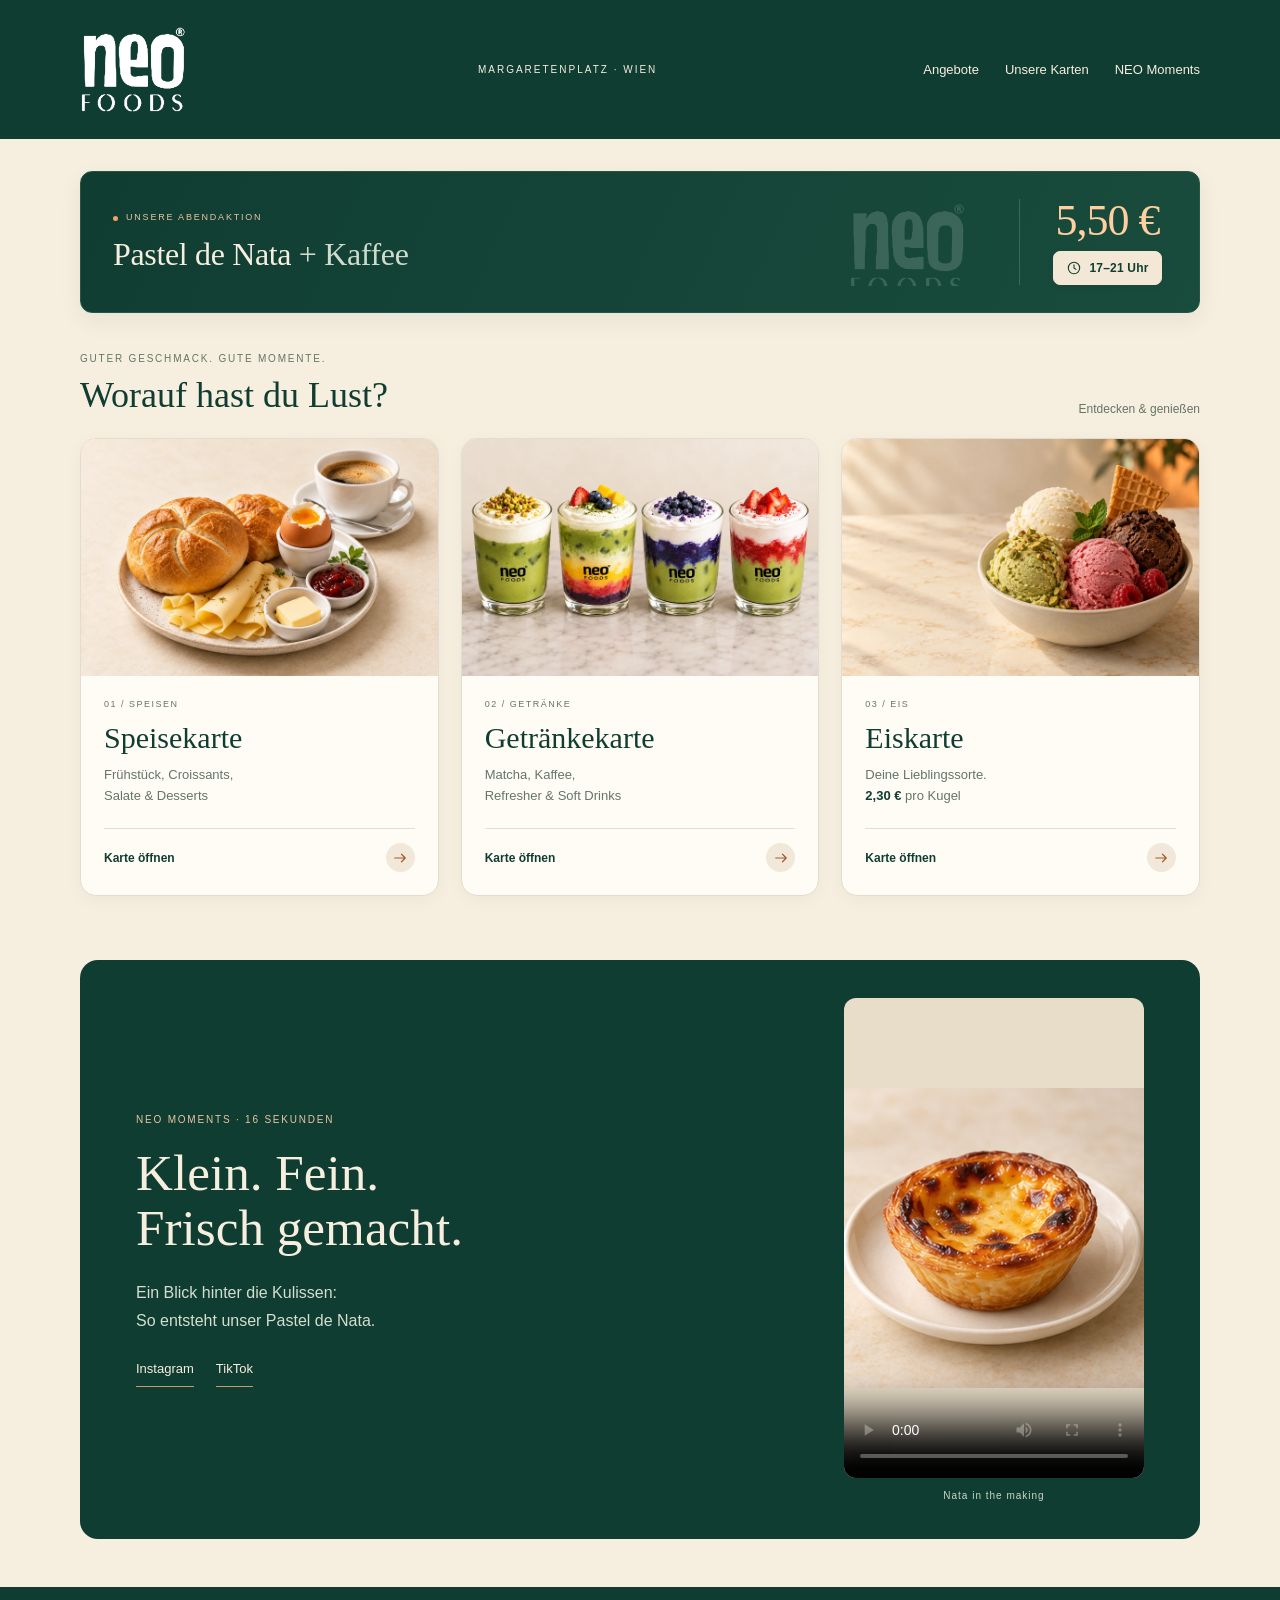
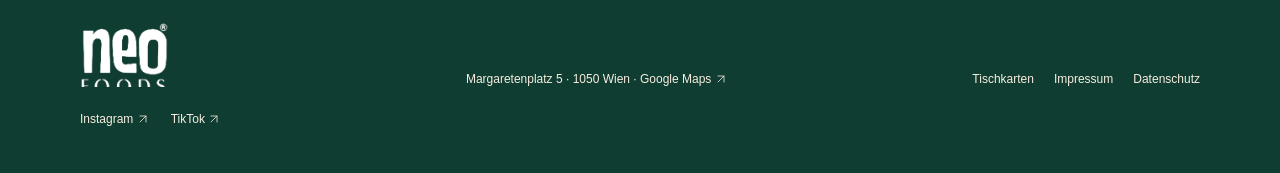
==== commit f5ad94e3: "Add files via upload" ====
--- a/index.html
+++ b/index.html
@@ -1,9 +1,9 @@
 <!doctype html>
 <html lang="de">
-<head><meta charset="utf-8"><meta name="viewport" content="width=device-width,initial-scale=1"><meta name="theme-color" content="#103d32"><meta name="description" content="Die Karten von NEO FOODS Vienna: Speisen, Getränke und Eis. Entdecke unsere Angebote und NEO Moments mit Einblicken in die Zubereitung."><title>Unsere Karten | NEO FOODS Vienna</title><link rel="stylesheet" href="home-v10.css?v=29"></head>
+<head><meta charset="utf-8"><meta name="viewport" content="width=device-width,initial-scale=1"><meta name="theme-color" content="#103d32"><meta name="description" content="Die Karten von NEO FOODS Vienna: Speisen, Getränke und Eis. Entdecke unsere Angebote und NEO Moments mit Einblicken in die Zubereitung."><title>Unsere Karten | NEO FOODS Vienna</title><link rel="stylesheet" href="home-v10.css?v=30"></head>
 <body>
 <a class="skip-link" href="#karten">Direkt zu den Karten</a>
-<header class="site-header"><a href="index.html" aria-label="NEO FOODS – Startseite"><img src="neo-logo.png?v=11" alt="NEO FOODS" width="150" height="108" fetchpriority="high"></a><span class="header-place">MARGARETENPLATZ · WIEN</span><nav aria-label="Hauptnavigation"><a href="#aktionen">Angebote</a><a href="#karten">Unsere Karten</a><a href="#moments">NEO Moments</a></nav></header>
+<header class="site-header"><a href="index.html" aria-label="NEO FOODS – Startseite"><img src="neo-logo.png?v=12" alt="NEO FOODS" width="150" height="108" fetchpriority="high"></a><span class="header-place">MARGARETENPLATZ · WIEN</span><nav aria-label="Hauptnavigation"><a href="#aktionen">Angebote</a><a href="#karten">Unsere Karten</a><a href="#moments">NEO Moments</a></nav></header>
 <main>
 <div class="menu-start">
 <section class="offer" id="aktionen" aria-labelledby="offer-title"><div class="offer-copy"><p class="eyebrow"><span class="offer-dot" aria-hidden="true"></span> UNSERE ABENDAKTION</p><h1 id="offer-title">Pastel de Nata <span>+ Kaffee</span></h1></div><div class="offer-price"><strong>5,50 €</strong><span class="offer-time"><svg viewBox="0 0 24 24" width="16" height="16" fill="none" stroke="currentColor" stroke-width="1.6" stroke-linecap="round" stroke-linejoin="round" aria-hidden="true" focusable="false"><circle cx="12" cy="12" r="8.5"/><path d="M12 7v5l3 2"/></svg>17–21 Uhr</span></div></section>
@@ -16,5 +16,5 @@
 </div>
 <section class="moments-section moments-feature" id="moments" aria-labelledby="moments-title"><div class="moments-copy"><p class="eyebrow">NEO MOMENTS · 16 SEKUNDEN</p><h2 id="moments-title">Klein. Fein.<br>Frisch gemacht.</h2><p>Ein Blick hinter die Kulissen:<br>So entsteht unser Pastel de Nata.</p><div class="social-links"><a href="https://www.instagram.com/neo_foods_vienna/" target="_blank" rel="noopener">Instagram</a><a href="https://www.tiktok.com/@neo_foods_vienna" target="_blank" rel="noopener">TikTok</a></div></div><div class="moments-film"><video controls playsinline preload="metadata" poster="nata-poster.png" aria-label="Nata in the making – so entsteht unser Pastel de Nata"><source src="neo-nata.mp4" type="video/mp4"><a href="neo-nata.mp4">Video öffnen</a></video><span>Nata in the making</span></div></section>
 
-</main><footer class="footer"><div><span class="brand-mark"><img src="neo-logo.png?v=11" alt="NEO FOODS" width="150" height="108"></span><div class="social-links"><a href="https://www.instagram.com/neo_foods_vienna/" target="_blank" rel="noopener">Instagram <svg class="ui-icon" viewBox="0 0 24 24" width="20" height="20" fill="none" stroke="currentColor" stroke-width="1.6" stroke-linecap="round" stroke-linejoin="round" aria-hidden="true" focusable="false"><path d="M6 18 18 6M6 6h12v12"/></svg></a><a href="https://www.tiktok.com/@neo_foods_vienna" target="_blank" rel="noopener">TikTok <svg class="ui-icon" viewBox="0 0 24 24" width="20" height="20" fill="none" stroke="currentColor" stroke-width="1.6" stroke-linecap="round" stroke-linejoin="round" aria-hidden="true" focusable="false"><path d="M6 18 18 6M6 6h12v12"/></svg></a></div></div><a class="map-link" href="https://www.google.com/maps?cid=4821702519984373930" target="_blank" rel="noopener">Margaretenplatz 5 · 1050 Wien · Google Maps <svg class="ui-icon" viewBox="0 0 24 24" width="20" height="20" fill="none" stroke="currentColor" stroke-width="1.6" stroke-linecap="round" stroke-linejoin="round" aria-hidden="true" focusable="false"><path d="M6 18 18 6M6 6h12v12"/></svg></a><nav aria-label="Downloads und Rechtliches"><a href="tischkarten.html">Tischkarten</a><a href="impressum.html">Impressum</a><a href="datenschutz.html">Datenschutz</a></nav></footer><script src="moments.js?v=20" defer></script><script src="menu-transition.js?v=22" defer></script></body></html>
+</main><footer class="footer"><div><span class="brand-mark"><img src="neo-logo.png?v=12" alt="NEO FOODS" width="150" height="108"></span><div class="social-links"><a href="https://www.instagram.com/neo_foods_vienna/" target="_blank" rel="noopener">Instagram <svg class="ui-icon" viewBox="0 0 24 24" width="20" height="20" fill="none" stroke="currentColor" stroke-width="1.6" stroke-linecap="round" stroke-linejoin="round" aria-hidden="true" focusable="false"><path d="M6 18 18 6M6 6h12v12"/></svg></a><a href="https://www.tiktok.com/@neo_foods_vienna" target="_blank" rel="noopener">TikTok <svg class="ui-icon" viewBox="0 0 24 24" width="20" height="20" fill="none" stroke="currentColor" stroke-width="1.6" stroke-linecap="round" stroke-linejoin="round" aria-hidden="true" focusable="false"><path d="M6 18 18 6M6 6h12v12"/></svg></a></div></div><a class="map-link" href="https://www.google.com/maps?cid=4821702519984373930" target="_blank" rel="noopener">Margaretenplatz 5 · 1050 Wien · Google Maps <svg class="ui-icon" viewBox="0 0 24 24" width="20" height="20" fill="none" stroke="currentColor" stroke-width="1.6" stroke-linecap="round" stroke-linejoin="round" aria-hidden="true" focusable="false"><path d="M6 18 18 6M6 6h12v12"/></svg></a><nav aria-label="Downloads und Rechtliches"><a href="tischkarten.html">Tischkarten</a><a href="impressum.html">Impressum</a><a href="datenschutz.html">Datenschutz</a></nav></footer><script src="moments.js?v=20" defer></script><script src="menu-transition.js?v=22" defer></script></body></html>
 
--- a/home-v10.css
+++ b/home-v10.css
@@ -21,7 +21,7 @@
 
 /* Compact evening offer, with a clear price and time hierarchy. */
 .offer{position:relative;isolation:isolate;overflow:hidden;background:linear-gradient(115deg,#103d32,#194c3d);color:var(--cream);border:1px solid #285642;border-radius:12px;padding:27px 32px;gap:30px;box-shadow:0 8px 24px rgba(16,61,50,.06)}
-.offer:after{content:"";position:absolute;z-index:-1;right:205px;top:50%;transform:translateY(-50%);width:145px;height:88px;background:url("neo-logo.png?v=11") center top/145px auto no-repeat;opacity:.16;border:0;border-radius:0;pointer-events:none}
+.offer:after{content:"";position:absolute;z-index:-1;right:205px;top:50%;transform:translateY(-50%);width:145px;height:88px;background:url("neo-logo.png?v=12") center top/145px auto no-repeat;opacity:.16;border:0;border-radius:0;pointer-events:none}
 .offer .eyebrow{display:flex;align-items:center;gap:8px;color:#eac4a0;font-size:9px;letter-spacing:1.8px;margin-bottom:11px}.offer-dot{width:5px;height:5px;background:#efa365;border-radius:50%;flex-shrink:0}.offer h1{font-size:32px;line-height:1.15;letter-spacing:-.35px}.offer h1 span{color:#cfdbcc}.offer-copy{min-width:0}
 .offer-price{display:flex;flex-direction:column;align-items:center;justify-content:center;gap:8px;min-width:148px;border-left:1px solid rgba(246,238,223,.18);padding-left:28px}.offer-price strong{font:normal 44px/1 Georgia,serif;letter-spacing:-1px;color:#ffcf9f}.offer-price>span{border:1px solid rgba(246,238,223,.24);border-radius:20px;padding:5px 12px;font-size:11px;line-height:1.3;color:var(--cream)}
 @media(max-width:760px){.offer{padding:20px 18px;gap:14px;align-items:center;border-radius:10px}.offer .eyebrow{font-size:8px;letter-spacing:1.1px;gap:6px;margin-bottom:9px}.offer h1{font-size:24px;line-height:1.16;max-width:none}.offer h1 span{display:block;margin-top:3px}.offer-price{min-width:89px;padding:0 0 0 14px;gap:9px}.offer-price strong{font-size:32px;letter-spacing:-.6px}.offer-price>span{font-size:10px;padding:5px 8px}.offer:after{right:100px;top:50%;width:110px;height:67px;background-size:110px auto;opacity:.07}}
@@ -35,6 +35,6 @@
 .menu-grid{gap:22px}.menu-tile{display:flex;flex-direction:column;padding:0;gap:0;border:1px solid #e2ddcf;border-radius:16px;overflow:hidden;background:#fffcf6;box-shadow:0 4px 18px rgba(16,61,50,.04)}.tile-photo{width:100%;aspect-ratio:3/2;background:#efe6d6;overflow:hidden}.tile-photo img{display:block;width:100%;height:100%;object-fit:contain}.tile-copy{padding:23px;min-width:0;flex:1}.tile-number{display:block;font-size:9px;letter-spacing:1.5px;margin-bottom:12px}.menu-tile h3{font-size:30px;margin:0 0 10px}.menu-tile p{font-size:13px;line-height:1.6}.tile-cta{display:flex;align-items:center;justify-content:space-between;margin-top:21px;padding-top:14px;border-top:1px solid #e0dfd0;font-size:12px;font-weight:600}.tile-arrow{position:static;width:29px;height:29px;border-radius:50%;background:#f2e8d9;color:#a45c2b;font-size:18px}.tile-arrow .ui-icon{width:18px;height:18px}.menu-tile.is-opening .tile-cta{border-color:#527363}.menu-tile.is-opening .tile-arrow{background:#285747}.brand-mark{display:block;width:110px;height:68px;overflow:hidden}.brand-mark img{display:block;width:110px;height:auto}.footer .brand-mark{margin-bottom:12px}.location .brand-mark{filter:brightness(0);opacity:.75;margin-bottom:12px}
 @media(max-width:760px){.menu-grid{gap:14px}.menu-tile{display:grid;grid-template-columns:112px minmax(0,1fr);align-items:center;gap:16px;padding:14px;border-radius:14px}.tile-photo{width:112px;aspect-ratio:3/2;border-radius:9px;align-self:center}.tile-copy{padding:0}.tile-number{font-size:8px;letter-spacing:1px;margin-bottom:7px;padding:0}.menu-tile h3{font-size:23px;line-height:1.15;margin-bottom:6px;letter-spacing:-.5px}.menu-tile p{font-size:11px;line-height:1.5}.menu-tile p br{display:initial}.tile-cta{margin-top:9px;padding-top:8px;font-size:10px}.tile-arrow{width:24px;height:24px}.tile-arrow .ui-icon{width:16px;height:16px}.section-heading h2{font-size:29px}}
 @media(max-width:360px){.menu-tile{grid-template-columns:88px minmax(0,1fr);gap:12px;padding:12px}.tile-photo{width:88px}.menu-tile h3{font-size:21px}}
-/* A compact film feature with its own editorial frame. */
-.moments-feature{display:grid;grid-template-columns:1fr 300px;gap:48px;align-items:center;padding:38px 56px;background:#103d32;color:#f6eedf;border-radius:18px;overflow:hidden}.moments-copy h2{font-size:clamp(34px,4vw,52px);line-height:1.08;margin:18px 0 24px}.moments-copy>p:not(.eyebrow){font-size:16px;line-height:1.75;color:#d4ded0}.moments-copy .eyebrow{color:#eac4a0}.moments-copy .social-links a{border-bottom:1px solid #c7986f;font-size:13px}.moments-film{width:100%;text-align:center}.moments-film video{display:block;width:100%;aspect-ratio:9/16;max-height:480px;object-fit:contain;background:#e8ddc8;border-radius:12px}.moments-film>span{display:block;font-size:10px;letter-spacing:1px;margin-top:12px;color:#c9d7c7}
+/* A compact film feature with its own editorial frame. */
+.moments-feature{display:grid;grid-template-columns:1fr 300px;gap:48px;align-items:center;padding:38px 56px;background:#103d32;color:#f6eedf;border-radius:18px;overflow:hidden}.moments-copy h2{font-size:clamp(34px,4vw,52px);line-height:1.08;margin:18px 0 24px}.moments-copy>p:not(.eyebrow){font-size:16px;line-height:1.75;color:#d4ded0}.moments-copy .eyebrow{color:#eac4a0}.moments-copy .social-links a{border-bottom:1px solid #c7986f;font-size:13px}.moments-film{width:100%;text-align:center}.moments-film video{display:block;width:100%;aspect-ratio:9/16;max-height:480px;object-fit:contain;background:#e8ddc8;border-radius:12px}.moments-film>span{display:block;font-size:10px;letter-spacing:1px;margin-top:12px;color:#c9d7c7}
 @media(max-width:760px){.moments-feature{grid-template-columns:1fr;gap:24px;padding:28px 22px;margin-left:16px;margin-right:16px;border-radius:14px}.moments-copy h2{font-size:36px;margin:12px 0 16px}.moments-copy>p:not(.eyebrow){font-size:15px}.moments-film{width:min(100%,260px);justify-self:center}.moments-film video{max-height:440px}.moments-copy .eyebrow{font-size:9px;letter-spacing:1.2px}}
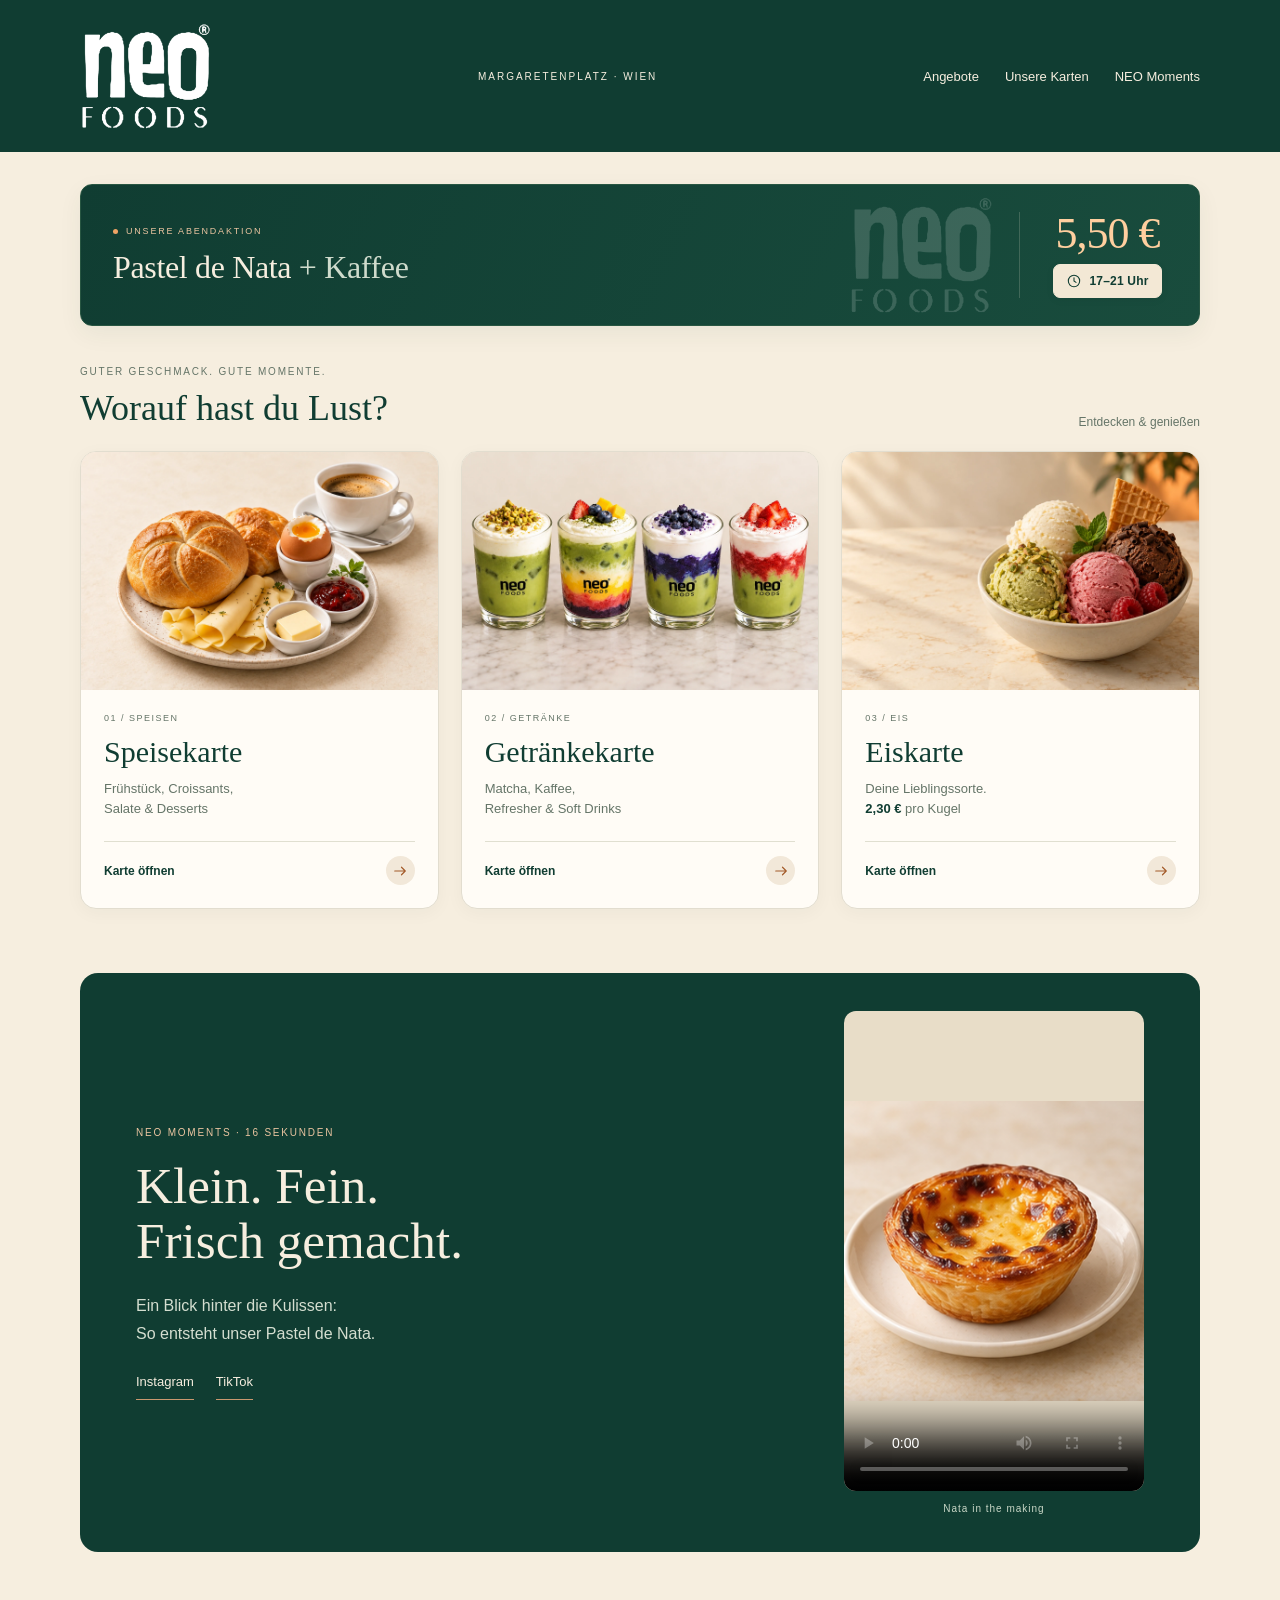
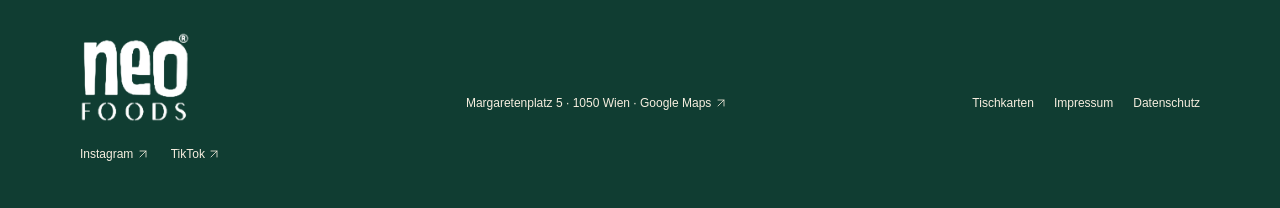
==== commit fa592ba3: "Add files via upload" ====
--- a/index.html
+++ b/index.html
@@ -1,9 +1,9 @@
 <!doctype html>
 <html lang="de">
-<head><meta charset="utf-8"><meta name="viewport" content="width=device-width,initial-scale=1"><meta name="theme-color" content="#103d32"><meta name="description" content="Die Karten von NEO FOODS Vienna: Speisen, Getränke und Eis. Entdecke unsere Angebote und NEO Moments mit Einblicken in die Zubereitung."><title>Unsere Karten | NEO FOODS Vienna</title><link rel="stylesheet" href="home-v10.css?v=30"></head>
+<head><meta charset="utf-8"><meta name="viewport" content="width=device-width,initial-scale=1"><meta name="theme-color" content="#103d32"><meta name="description" content="Die Karten von NEO FOODS Vienna: Speisen, Getränke und Eis. Entdecke unsere Angebote und NEO Moments mit Einblicken in die Zubereitung."><title>Unsere Karten | NEO FOODS Vienna</title><link rel="stylesheet" href="home-v10.css?v=31"></head>
 <body>
 <a class="skip-link" href="#karten">Direkt zu den Karten</a>
-<header class="site-header"><a href="index.html" aria-label="NEO FOODS – Startseite"><img src="neo-logo.png?v=12" alt="NEO FOODS" width="150" height="108" fetchpriority="high"></a><span class="header-place">MARGARETENPLATZ · WIEN</span><nav aria-label="Hauptnavigation"><a href="#aktionen">Angebote</a><a href="#karten">Unsere Karten</a><a href="#moments">NEO Moments</a></nav></header>
+<header class="site-header"><a href="index.html" aria-label="NEO FOODS – Startseite"><img src="neo-logo.png?v=13" alt="NEO FOODS" width="150" height="123" fetchpriority="high"></a><span class="header-place">MARGARETENPLATZ · WIEN</span><nav aria-label="Hauptnavigation"><a href="#aktionen">Angebote</a><a href="#karten">Unsere Karten</a><a href="#moments">NEO Moments</a></nav></header>
 <main>
 <div class="menu-start">
 <section class="offer" id="aktionen" aria-labelledby="offer-title"><div class="offer-copy"><p class="eyebrow"><span class="offer-dot" aria-hidden="true"></span> UNSERE ABENDAKTION</p><h1 id="offer-title">Pastel de Nata <span>+ Kaffee</span></h1></div><div class="offer-price"><strong>5,50 €</strong><span class="offer-time"><svg viewBox="0 0 24 24" width="16" height="16" fill="none" stroke="currentColor" stroke-width="1.6" stroke-linecap="round" stroke-linejoin="round" aria-hidden="true" focusable="false"><circle cx="12" cy="12" r="8.5"/><path d="M12 7v5l3 2"/></svg>17–21 Uhr</span></div></section>
@@ -16,5 +16,5 @@
 </div>
 <section class="moments-section moments-feature" id="moments" aria-labelledby="moments-title"><div class="moments-copy"><p class="eyebrow">NEO MOMENTS · 16 SEKUNDEN</p><h2 id="moments-title">Klein. Fein.<br>Frisch gemacht.</h2><p>Ein Blick hinter die Kulissen:<br>So entsteht unser Pastel de Nata.</p><div class="social-links"><a href="https://www.instagram.com/neo_foods_vienna/" target="_blank" rel="noopener">Instagram</a><a href="https://www.tiktok.com/@neo_foods_vienna" target="_blank" rel="noopener">TikTok</a></div></div><div class="moments-film"><video controls playsinline preload="metadata" poster="nata-poster.png" aria-label="Nata in the making – so entsteht unser Pastel de Nata"><source src="neo-nata.mp4" type="video/mp4"><a href="neo-nata.mp4">Video öffnen</a></video><span>Nata in the making</span></div></section>
 
-</main><footer class="footer"><div><span class="brand-mark"><img src="neo-logo.png?v=12" alt="NEO FOODS" width="150" height="108"></span><div class="social-links"><a href="https://www.instagram.com/neo_foods_vienna/" target="_blank" rel="noopener">Instagram <svg class="ui-icon" viewBox="0 0 24 24" width="20" height="20" fill="none" stroke="currentColor" stroke-width="1.6" stroke-linecap="round" stroke-linejoin="round" aria-hidden="true" focusable="false"><path d="M6 18 18 6M6 6h12v12"/></svg></a><a href="https://www.tiktok.com/@neo_foods_vienna" target="_blank" rel="noopener">TikTok <svg class="ui-icon" viewBox="0 0 24 24" width="20" height="20" fill="none" stroke="currentColor" stroke-width="1.6" stroke-linecap="round" stroke-linejoin="round" aria-hidden="true" focusable="false"><path d="M6 18 18 6M6 6h12v12"/></svg></a></div></div><a class="map-link" href="https://www.google.com/maps?cid=4821702519984373930" target="_blank" rel="noopener">Margaretenplatz 5 · 1050 Wien · Google Maps <svg class="ui-icon" viewBox="0 0 24 24" width="20" height="20" fill="none" stroke="currentColor" stroke-width="1.6" stroke-linecap="round" stroke-linejoin="round" aria-hidden="true" focusable="false"><path d="M6 18 18 6M6 6h12v12"/></svg></a><nav aria-label="Downloads und Rechtliches"><a href="tischkarten.html">Tischkarten</a><a href="impressum.html">Impressum</a><a href="datenschutz.html">Datenschutz</a></nav></footer><script src="moments.js?v=20" defer></script><script src="menu-transition.js?v=22" defer></script></body></html>
+</main><footer class="footer"><div><span class="brand-mark"><img src="neo-logo.png?v=13" alt="NEO FOODS" width="150" height="123"></span><div class="social-links"><a href="https://www.instagram.com/neo_foods_vienna/" target="_blank" rel="noopener">Instagram <svg class="ui-icon" viewBox="0 0 24 24" width="20" height="20" fill="none" stroke="currentColor" stroke-width="1.6" stroke-linecap="round" stroke-linejoin="round" aria-hidden="true" focusable="false"><path d="M6 18 18 6M6 6h12v12"/></svg></a><a href="https://www.tiktok.com/@neo_foods_vienna" target="_blank" rel="noopener">TikTok <svg class="ui-icon" viewBox="0 0 24 24" width="20" height="20" fill="none" stroke="currentColor" stroke-width="1.6" stroke-linecap="round" stroke-linejoin="round" aria-hidden="true" focusable="false"><path d="M6 18 18 6M6 6h12v12"/></svg></a></div></div><a class="map-link" href="https://www.google.com/maps?cid=4821702519984373930" target="_blank" rel="noopener">Margaretenplatz 5 · 1050 Wien · Google Maps <svg class="ui-icon" viewBox="0 0 24 24" width="20" height="20" fill="none" stroke="currentColor" stroke-width="1.6" stroke-linecap="round" stroke-linejoin="round" aria-hidden="true" focusable="false"><path d="M6 18 18 6M6 6h12v12"/></svg></a><nav aria-label="Downloads und Rechtliches"><a href="tischkarten.html">Tischkarten</a><a href="impressum.html">Impressum</a><a href="datenschutz.html">Datenschutz</a></nav></footer><script src="moments.js?v=20" defer></script><script src="menu-transition.js?v=22" defer></script></body></html>
 
--- a/home-v10.css
+++ b/home-v10.css
@@ -21,7 +21,7 @@
 
 /* Compact evening offer, with a clear price and time hierarchy. */
 .offer{position:relative;isolation:isolate;overflow:hidden;background:linear-gradient(115deg,#103d32,#194c3d);color:var(--cream);border:1px solid #285642;border-radius:12px;padding:27px 32px;gap:30px;box-shadow:0 8px 24px rgba(16,61,50,.06)}
-.offer:after{content:"";position:absolute;z-index:-1;right:205px;top:50%;transform:translateY(-50%);width:145px;height:88px;background:url("neo-logo.png?v=12") center top/145px auto no-repeat;opacity:.16;border:0;border-radius:0;pointer-events:none}
+.offer:after{content:"";position:absolute;z-index:-1;right:205px;top:50%;transform:translateY(-50%);width:145px;height:88px;background:url("neo-logo.png?v=13") center top/145px auto no-repeat;opacity:.16;border:0;border-radius:0;pointer-events:none}
 .offer .eyebrow{display:flex;align-items:center;gap:8px;color:#eac4a0;font-size:9px;letter-spacing:1.8px;margin-bottom:11px}.offer-dot{width:5px;height:5px;background:#efa365;border-radius:50%;flex-shrink:0}.offer h1{font-size:32px;line-height:1.15;letter-spacing:-.35px}.offer h1 span{color:#cfdbcc}.offer-copy{min-width:0}
 .offer-price{display:flex;flex-direction:column;align-items:center;justify-content:center;gap:8px;min-width:148px;border-left:1px solid rgba(246,238,223,.18);padding-left:28px}.offer-price strong{font:normal 44px/1 Georgia,serif;letter-spacing:-1px;color:#ffcf9f}.offer-price>span{border:1px solid rgba(246,238,223,.24);border-radius:20px;padding:5px 12px;font-size:11px;line-height:1.3;color:var(--cream)}
 @media(max-width:760px){.offer{padding:20px 18px;gap:14px;align-items:center;border-radius:10px}.offer .eyebrow{font-size:8px;letter-spacing:1.1px;gap:6px;margin-bottom:9px}.offer h1{font-size:24px;line-height:1.16;max-width:none}.offer h1 span{display:block;margin-top:3px}.offer-price{min-width:89px;padding:0 0 0 14px;gap:9px}.offer-price strong{font-size:32px;letter-spacing:-.6px}.offer-price>span{font-size:10px;padding:5px 8px}.offer:after{right:100px;top:50%;width:110px;height:67px;background-size:110px auto;opacity:.07}}
@@ -38,3 +38,7 @@
 /* A compact film feature with its own editorial frame. */
 .moments-feature{display:grid;grid-template-columns:1fr 300px;gap:48px;align-items:center;padding:38px 56px;background:#103d32;color:#f6eedf;border-radius:18px;overflow:hidden}.moments-copy h2{font-size:clamp(34px,4vw,52px);line-height:1.08;margin:18px 0 24px}.moments-copy>p:not(.eyebrow){font-size:16px;line-height:1.75;color:#d4ded0}.moments-copy .eyebrow{color:#eac4a0}.moments-copy .social-links a{border-bottom:1px solid #c7986f;font-size:13px}.moments-film{width:100%;text-align:center}.moments-film video{display:block;width:100%;aspect-ratio:9/16;max-height:480px;object-fit:contain;background:#e8ddc8;border-radius:12px}.moments-film>span{display:block;font-size:10px;letter-spacing:1px;margin-top:12px;color:#c9d7c7}
 @media(max-width:760px){.moments-feature{grid-template-columns:1fr;gap:24px;padding:28px 22px;margin-left:16px;margin-right:16px;border-radius:14px}.moments-copy h2{font-size:36px;margin:12px 0 16px}.moments-copy>p:not(.eyebrow){font-size:15px}.moments-film{width:min(100%,260px);justify-self:center}.moments-film video{max-height:440px}.moments-copy .eyebrow{font-size:9px;letter-spacing:1.2px}}
+
+/* New logo proportions: show the whole logo (incl. FOODS), no cropping. */
+.brand-mark{height:auto;overflow:visible}
+.offer:after{height:auto;aspect-ratio:1.22/1}
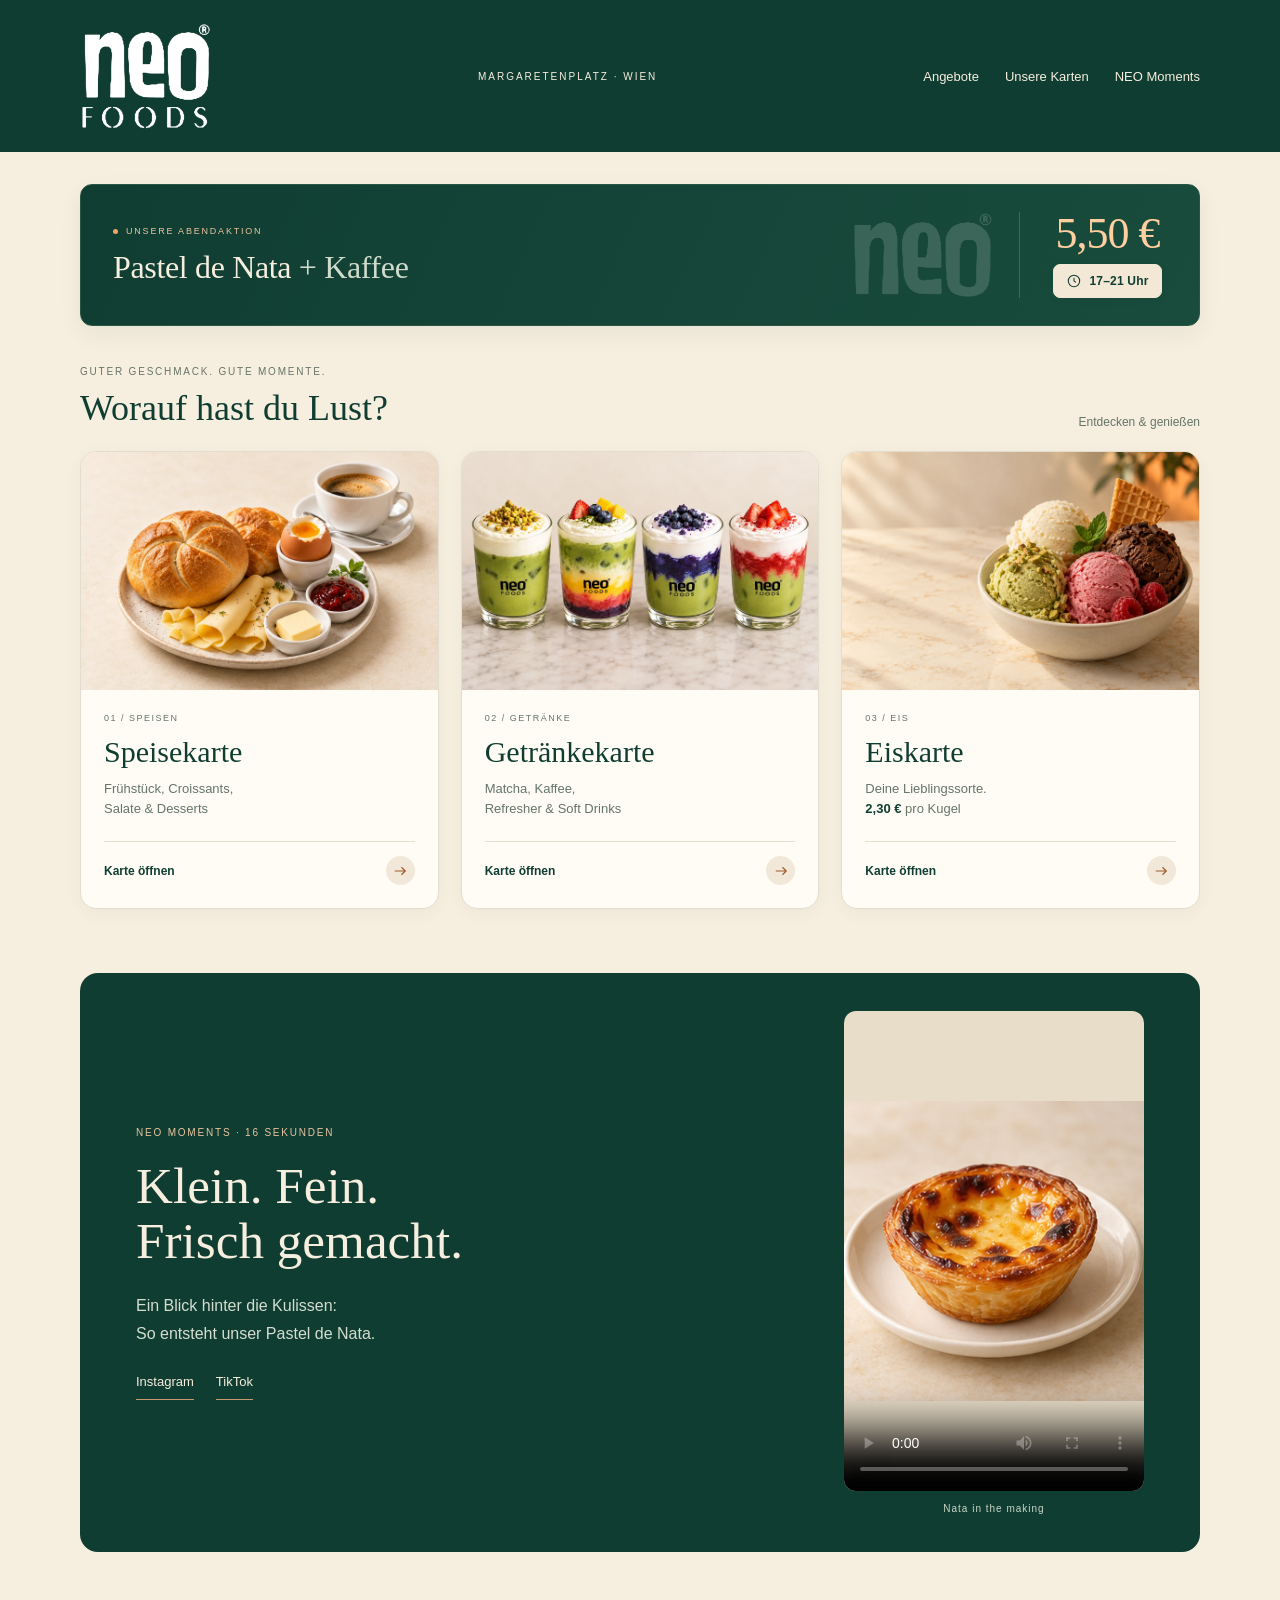
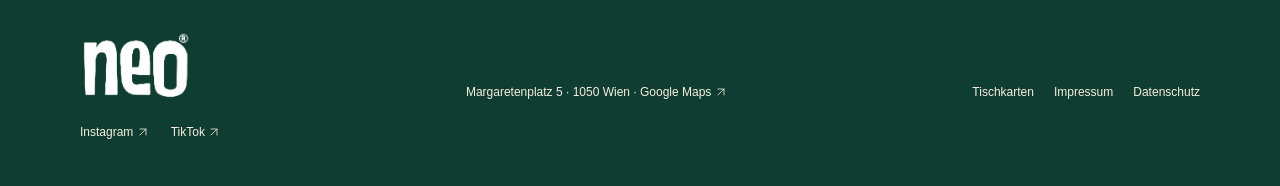
==== commit 6b298067: "Decap CMS hinzugefügt" ====
--- a/index.html
+++ b/index.html
@@ -1,20 +1,16 @@
 <!doctype html>
 <html lang="de">
-<head><meta charset="utf-8"><meta name="viewport" content="width=device-width,initial-scale=1"><meta name="theme-color" content="#103d32"><meta name="description" content="Die Karten von NEO FOODS Vienna: Speisen, Getränke und Eis. Entdecke unsere Angebote und NEO Moments mit Einblicken in die Zubereitung."><title>Unsere Karten | NEO FOODS Vienna</title><link rel="stylesheet" href="home-v10.css?v=31"></head>
+<head><meta charset="utf-8"><meta name="viewport" content="width=device-width,initial-scale=1"><meta name="theme-color" content="#103d32"><meta name="description" content="Die Karten von NEO FOODS Vienna: Speisen, Getränke und Eis. Entdecke unsere Angebote und NEO Moments mit Einblicken in die Zubereitung."><title>Unsere Karten | NEO FOODS Vienna</title><link rel="stylesheet" href="home-v10.css?v=30"></head>
 <body>
 <a class="skip-link" href="#karten">Direkt zu den Karten</a>
-<header class="site-header"><a href="index.html" aria-label="NEO FOODS – Startseite"><img src="neo-logo.png?v=13" alt="NEO FOODS" width="150" height="123" fetchpriority="high"></a><span class="header-place">MARGARETENPLATZ · WIEN</span><nav aria-label="Hauptnavigation"><a href="#aktionen">Angebote</a><a href="#karten">Unsere Karten</a><a href="#moments">NEO Moments</a></nav></header>
+<header class="site-header"><a href="index.html" aria-label="NEO FOODS – Startseite"><img src="neo-logo.png?v=11" alt="NEO FOODS" width="150" height="108" fetchpriority="high"></a><span class="header-place">MARGARETENPLATZ · WIEN</span><nav aria-label="Hauptnavigation"><a href="#aktionen">Angebote</a><a href="#karten">Unsere Karten</a><a href="#moments">NEO Moments</a></nav></header>
 <main>
 <div class="menu-start">
-<section class="offer" id="aktionen" aria-labelledby="offer-title"><div class="offer-copy"><p class="eyebrow"><span class="offer-dot" aria-hidden="true"></span> UNSERE ABENDAKTION</p><h1 id="offer-title">Pastel de Nata <span>+ Kaffee</span></h1></div><div class="offer-price"><strong>5,50 €</strong><span class="offer-time"><svg viewBox="0 0 24 24" width="16" height="16" fill="none" stroke="currentColor" stroke-width="1.6" stroke-linecap="round" stroke-linejoin="round" aria-hidden="true" focusable="false"><circle cx="12" cy="12" r="8.5"/><path d="M12 7v5l3 2"/></svg>17–21 Uhr</span></div></section>
+<section class="offer" id="aktionen" aria-labelledby="offer-title-1"><div class="offer-copy"><p class="eyebrow"><span class="offer-dot" aria-hidden="true"></span>UNSERE ABENDAKTION</p><h1 id="offer-title-1">Pastel de Nata <span>+ Kaffee</span></h1></div><div class="offer-price"><strong>5,50 €</strong><span class="offer-time"><svg viewBox="0 0 24 24" width="16" height="16" fill="none" stroke="currentColor" stroke-width="1.6" aria-hidden="true"><circle cx="12" cy="12" r="8.5"/><path d="M12 7v5l3 2"/></svg>17–21 Uhr</span></div></section>
 <section class="menus" id="karten" aria-labelledby="menu-title"><div class="section-heading"><div><p class="eyebrow">GUTER GESCHMACK. GUTE MOMENTE.</p><h2 id="menu-title">Worauf hast du Lust?</h2></div><span class="menu-hint">Entdecken &amp; genießen</span></div>
-<div class="menu-grid">
-<a class="menu-tile" id="speisen" href="speisekarte.html"><div class="tile-photo"><img src="breakfast.webp?v=11" alt="" width="600" height="400" loading="lazy"></div><div class="tile-copy"><span class="tile-number">01 / SPEISEN</span><h3>Speisekarte</h3><p>Frühstück, Croissants,<br>Salate &amp; Desserts</p><span class="tile-cta">Karte öffnen <span class="tile-arrow" aria-hidden="true"><svg class="ui-icon" viewBox="0 0 24 24" width="18" height="18" fill="none" stroke="currentColor" stroke-width="1.6" stroke-linecap="round" stroke-linejoin="round" aria-hidden="true" focusable="false"><path d="M5 12h14m-5-5 5 5-5 5"/></svg></span></span></div></a>
-<a class="menu-tile" id="getraenke" href="getraenkekarte.html"><div class="tile-photo"><img src="matcha.webp?v=11" alt="" width="600" height="400" loading="lazy"></div><div class="tile-copy"><span class="tile-number">02 / GETRÄNKE</span><h3>Getränkekarte</h3><p>Matcha, Kaffee,<br>Refresher &amp; Soft Drinks</p><span class="tile-cta">Karte öffnen <span class="tile-arrow" aria-hidden="true"><svg class="ui-icon" viewBox="0 0 24 24" width="18" height="18" fill="none" stroke="currentColor" stroke-width="1.6" stroke-linecap="round" stroke-linejoin="round" aria-hidden="true" focusable="false"><path d="M5 12h14m-5-5 5 5-5 5"/></svg></span></span></div></a>
-<a class="menu-tile" id="eis" href="eiskarte.html"><div class="tile-photo"><img src="ice.webp?v=11" alt="" width="600" height="400" loading="lazy"></div><div class="tile-copy"><span class="tile-number">03 / EIS</span><h3>Eiskarte</h3><p>Deine Lieblingssorte.<br><strong>2,30 €</strong> pro Kugel</p><span class="tile-cta">Karte öffnen <span class="tile-arrow" aria-hidden="true"><svg class="ui-icon" viewBox="0 0 24 24" width="18" height="18" fill="none" stroke="currentColor" stroke-width="1.6" stroke-linecap="round" stroke-linejoin="round" aria-hidden="true" focusable="false"><path d="M5 12h14m-5-5 5 5-5 5"/></svg></span></span></div></a>
-</div></section>
+<div class="menu-grid"><a class="menu-tile" id="speisen" href="speisekarte.html"><div class="tile-photo"><img src="uploads/breakfast.webp" alt="" width="600" height="400" loading="lazy"></div><div class="tile-copy"><span class="tile-number">01 / SPEISEN</span><h3>Speisekarte</h3><p>Frühstück, Croissants,<br>Salate &amp; Desserts</p><span class="tile-cta">Karte öffnen <span class="tile-arrow" aria-hidden="true"><svg class="ui-icon" viewBox="0 0 24 24" width="18" height="18" fill="none" stroke="currentColor" stroke-width="1.6" aria-hidden="true"><path d="M5 12h14m-5-5 5 5-5 5"/></svg></span></span></div></a><a class="menu-tile" id="getraenke" href="getraenkekarte.html"><div class="tile-photo"><img src="uploads/matcha.webp" alt="" width="600" height="400" loading="lazy"></div><div class="tile-copy"><span class="tile-number">02 / GETRÄNKE</span><h3>Getränkekarte</h3><p>Matcha, Kaffee,<br>Refresher &amp; Soft Drinks</p><span class="tile-cta">Karte öffnen <span class="tile-arrow" aria-hidden="true"><svg class="ui-icon" viewBox="0 0 24 24" width="18" height="18" fill="none" stroke="currentColor" stroke-width="1.6" aria-hidden="true"><path d="M5 12h14m-5-5 5 5-5 5"/></svg></span></span></div></a><a class="menu-tile" id="eis" href="eiskarte.html"><div class="tile-photo"><img src="uploads/ice.webp" alt="" width="600" height="400" loading="lazy"></div><div class="tile-copy"><span class="tile-number">03 / EIS</span><h3>Eiskarte</h3><p>Deine Lieblingssorte.<br><strong>2,30 €</strong> pro Kugel</p><span class="tile-cta">Karte öffnen <span class="tile-arrow" aria-hidden="true"><svg class="ui-icon" viewBox="0 0 24 24" width="18" height="18" fill="none" stroke="currentColor" stroke-width="1.6" aria-hidden="true"><path d="M5 12h14m-5-5 5 5-5 5"/></svg></span></span></div></a></div></section>
 </div>
-<section class="moments-section moments-feature" id="moments" aria-labelledby="moments-title"><div class="moments-copy"><p class="eyebrow">NEO MOMENTS · 16 SEKUNDEN</p><h2 id="moments-title">Klein. Fein.<br>Frisch gemacht.</h2><p>Ein Blick hinter die Kulissen:<br>So entsteht unser Pastel de Nata.</p><div class="social-links"><a href="https://www.instagram.com/neo_foods_vienna/" target="_blank" rel="noopener">Instagram</a><a href="https://www.tiktok.com/@neo_foods_vienna" target="_blank" rel="noopener">TikTok</a></div></div><div class="moments-film"><video controls playsinline preload="metadata" poster="nata-poster.png" aria-label="Nata in the making – so entsteht unser Pastel de Nata"><source src="neo-nata.mp4" type="video/mp4"><a href="neo-nata.mp4">Video öffnen</a></video><span>Nata in the making</span></div></section>
+<section class="moments-section moments-feature" id="moments" aria-labelledby="moments-title-1"><div class="moments-copy"><p class="eyebrow">NEO MOMENTS · 16 SEKUNDEN</p><h2 id="moments-title-1">Klein. Fein.<br>Frisch gemacht.</h2><p>Ein Blick hinter die Kulissen:<br>So entsteht unser Pastel de Nata.</p><div class="social-links"><a href="https://www.instagram.com/neo_foods_vienna/" target="_blank" rel="noopener">Instagram</a><a href="https://www.tiktok.com/@neo_foods_vienna" target="_blank" rel="noopener">TikTok</a></div></div><div class="moments-film"><video controls playsinline preload="metadata" poster="uploads/nata-poster.png" aria-label="Nata in the making"><source src="uploads/neo-nata.mp4" type="video/mp4"><a href="uploads/neo-nata.mp4">Video öffnen</a></video><span>Nata in the making</span></div></section>
 
-</main><footer class="footer"><div><span class="brand-mark"><img src="neo-logo.png?v=13" alt="NEO FOODS" width="150" height="123"></span><div class="social-links"><a href="https://www.instagram.com/neo_foods_vienna/" target="_blank" rel="noopener">Instagram <svg class="ui-icon" viewBox="0 0 24 24" width="20" height="20" fill="none" stroke="currentColor" stroke-width="1.6" stroke-linecap="round" stroke-linejoin="round" aria-hidden="true" focusable="false"><path d="M6 18 18 6M6 6h12v12"/></svg></a><a href="https://www.tiktok.com/@neo_foods_vienna" target="_blank" rel="noopener">TikTok <svg class="ui-icon" viewBox="0 0 24 24" width="20" height="20" fill="none" stroke="currentColor" stroke-width="1.6" stroke-linecap="round" stroke-linejoin="round" aria-hidden="true" focusable="false"><path d="M6 18 18 6M6 6h12v12"/></svg></a></div></div><a class="map-link" href="https://www.google.com/maps?cid=4821702519984373930" target="_blank" rel="noopener">Margaretenplatz 5 · 1050 Wien · Google Maps <svg class="ui-icon" viewBox="0 0 24 24" width="20" height="20" fill="none" stroke="currentColor" stroke-width="1.6" stroke-linecap="round" stroke-linejoin="round" aria-hidden="true" focusable="false"><path d="M6 18 18 6M6 6h12v12"/></svg></a><nav aria-label="Downloads und Rechtliches"><a href="tischkarten.html">Tischkarten</a><a href="impressum.html">Impressum</a><a href="datenschutz.html">Datenschutz</a></nav></footer><script src="moments.js?v=20" defer></script><script src="menu-transition.js?v=22" defer></script></body></html>
+</main><footer class="footer"><div><span class="brand-mark"><img src="neo-logo.png?v=11" alt="NEO FOODS" width="150" height="108"></span><div class="social-links"><a href="https://www.instagram.com/neo_foods_vienna/" target="_blank" rel="noopener">Instagram <svg class="ui-icon" viewBox="0 0 24 24" width="20" height="20" fill="none" stroke="currentColor" stroke-width="1.6" stroke-linecap="round" stroke-linejoin="round" aria-hidden="true" focusable="false"><path d="M6 18 18 6M6 6h12v12"/></svg></a><a href="https://www.tiktok.com/@neo_foods_vienna" target="_blank" rel="noopener">TikTok <svg class="ui-icon" viewBox="0 0 24 24" width="20" height="20" fill="none" stroke="currentColor" stroke-width="1.6" stroke-linecap="round" stroke-linejoin="round" aria-hidden="true" focusable="false"><path d="M6 18 18 6M6 6h12v12"/></svg></a></div></div><a class="map-link" href="https://www.google.com/maps?cid=4821702519984373930" target="_blank" rel="noopener">Margaretenplatz 5 · 1050 Wien · Google Maps <svg class="ui-icon" viewBox="0 0 24 24" width="20" height="20" fill="none" stroke="currentColor" stroke-width="1.6" stroke-linecap="round" stroke-linejoin="round" aria-hidden="true" focusable="false"><path d="M6 18 18 6M6 6h12v12"/></svg></a><nav aria-label="Downloads und Rechtliches"><a href="tischkarten.html">Tischkarten</a><a href="impressum.html">Impressum</a><a href="datenschutz.html">Datenschutz</a></nav></footer><script src="moments.js?v=20" defer></script><script src="menu-transition.js?v=22" defer></script></body></html>
 
--- a/home-v10.css
+++ b/home-v10.css
@@ -21,7 +21,7 @@
 
 /* Compact evening offer, with a clear price and time hierarchy. */
 .offer{position:relative;isolation:isolate;overflow:hidden;background:linear-gradient(115deg,#103d32,#194c3d);color:var(--cream);border:1px solid #285642;border-radius:12px;padding:27px 32px;gap:30px;box-shadow:0 8px 24px rgba(16,61,50,.06)}
-.offer:after{content:"";position:absolute;z-index:-1;right:205px;top:50%;transform:translateY(-50%);width:145px;height:88px;background:url("neo-logo.png?v=13") center top/145px auto no-repeat;opacity:.16;border:0;border-radius:0;pointer-events:none}
+.offer:after{content:"";position:absolute;z-index:-1;right:205px;top:50%;transform:translateY(-50%);width:145px;height:88px;background:url("neo-logo.png?v=11") center top/145px auto no-repeat;opacity:.16;border:0;border-radius:0;pointer-events:none}
 .offer .eyebrow{display:flex;align-items:center;gap:8px;color:#eac4a0;font-size:9px;letter-spacing:1.8px;margin-bottom:11px}.offer-dot{width:5px;height:5px;background:#efa365;border-radius:50%;flex-shrink:0}.offer h1{font-size:32px;line-height:1.15;letter-spacing:-.35px}.offer h1 span{color:#cfdbcc}.offer-copy{min-width:0}
 .offer-price{display:flex;flex-direction:column;align-items:center;justify-content:center;gap:8px;min-width:148px;border-left:1px solid rgba(246,238,223,.18);padding-left:28px}.offer-price strong{font:normal 44px/1 Georgia,serif;letter-spacing:-1px;color:#ffcf9f}.offer-price>span{border:1px solid rgba(246,238,223,.24);border-radius:20px;padding:5px 12px;font-size:11px;line-height:1.3;color:var(--cream)}
 @media(max-width:760px){.offer{padding:20px 18px;gap:14px;align-items:center;border-radius:10px}.offer .eyebrow{font-size:8px;letter-spacing:1.1px;gap:6px;margin-bottom:9px}.offer h1{font-size:24px;line-height:1.16;max-width:none}.offer h1 span{display:block;margin-top:3px}.offer-price{min-width:89px;padding:0 0 0 14px;gap:9px}.offer-price strong{font-size:32px;letter-spacing:-.6px}.offer-price>span{font-size:10px;padding:5px 8px}.offer:after{right:100px;top:50%;width:110px;height:67px;background-size:110px auto;opacity:.07}}
@@ -38,7 +38,4 @@
 /* A compact film feature with its own editorial frame. */
 .moments-feature{display:grid;grid-template-columns:1fr 300px;gap:48px;align-items:center;padding:38px 56px;background:#103d32;color:#f6eedf;border-radius:18px;overflow:hidden}.moments-copy h2{font-size:clamp(34px,4vw,52px);line-height:1.08;margin:18px 0 24px}.moments-copy>p:not(.eyebrow){font-size:16px;line-height:1.75;color:#d4ded0}.moments-copy .eyebrow{color:#eac4a0}.moments-copy .social-links a{border-bottom:1px solid #c7986f;font-size:13px}.moments-film{width:100%;text-align:center}.moments-film video{display:block;width:100%;aspect-ratio:9/16;max-height:480px;object-fit:contain;background:#e8ddc8;border-radius:12px}.moments-film>span{display:block;font-size:10px;letter-spacing:1px;margin-top:12px;color:#c9d7c7}
 @media(max-width:760px){.moments-feature{grid-template-columns:1fr;gap:24px;padding:28px 22px;margin-left:16px;margin-right:16px;border-radius:14px}.moments-copy h2{font-size:36px;margin:12px 0 16px}.moments-copy>p:not(.eyebrow){font-size:15px}.moments-film{width:min(100%,260px);justify-self:center}.moments-film video{max-height:440px}.moments-copy .eyebrow{font-size:9px;letter-spacing:1.2px}}
-
-/* New logo proportions: show the whole logo (incl. FOODS), no cropping. */
-.brand-mark{height:auto;overflow:visible}
-.offer:after{height:auto;aspect-ratio:1.22/1}
+.offer+.offer{margin-top:16px}.offer h1{overflow-wrap:anywhere}.section-heading h1{font-size:36px;line-height:1.1;margin:0}@media(max-width:760px){.section-heading h1{font-size:29px}}
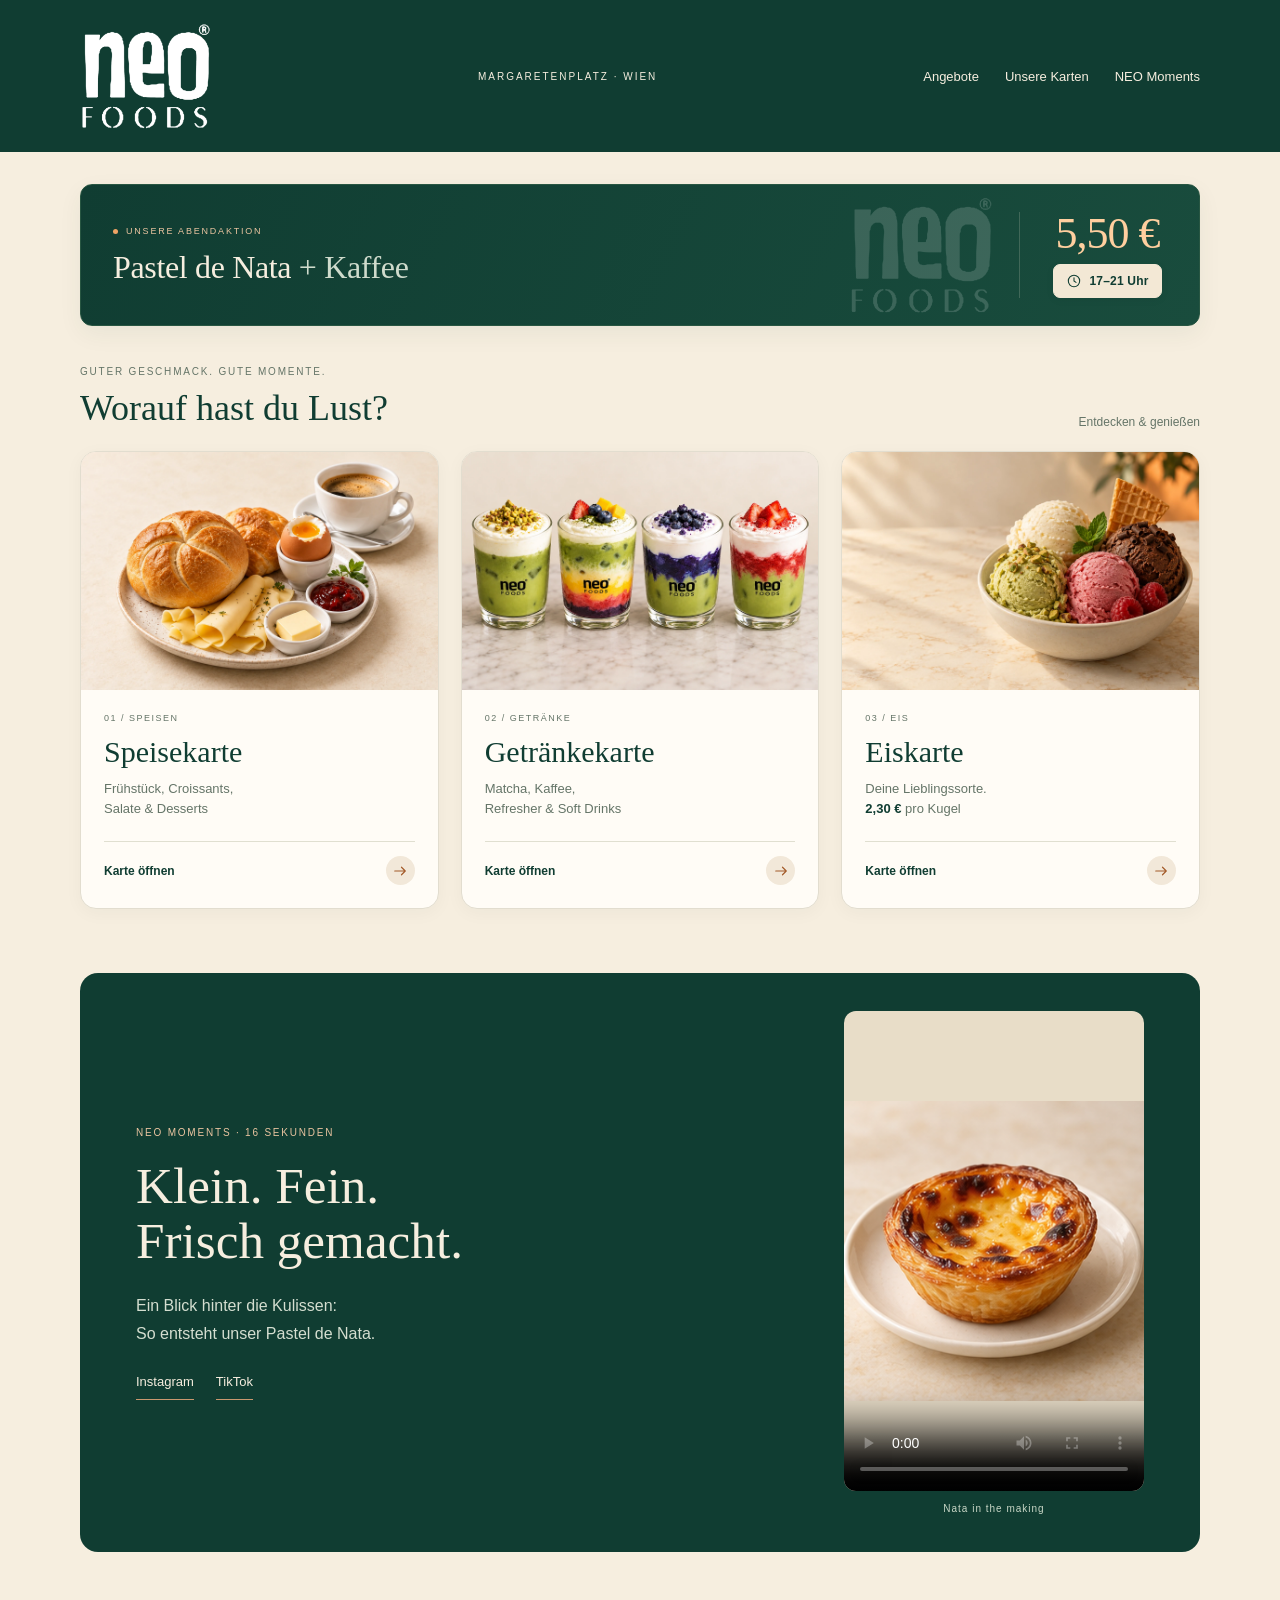
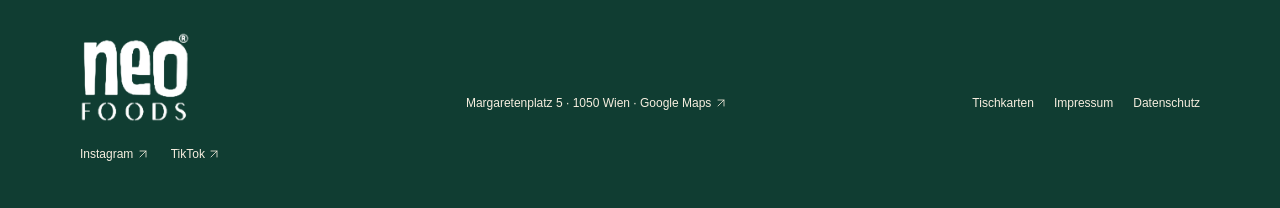
==== commit f7ee3df4: "Decap CMS hinzufügen" ====
--- a/index.html
+++ b/index.html
@@ -1,16 +1,20 @@
 <!doctype html>
 <html lang="de">
-<head><meta charset="utf-8"><meta name="viewport" content="width=device-width,initial-scale=1"><meta name="theme-color" content="#103d32"><meta name="description" content="Die Karten von NEO FOODS Vienna: Speisen, Getränke und Eis. Entdecke unsere Angebote und NEO Moments mit Einblicken in die Zubereitung."><title>Unsere Karten | NEO FOODS Vienna</title><link rel="stylesheet" href="home-v10.css?v=30"></head>
+<head><meta charset="utf-8"><meta name="viewport" content="width=device-width,initial-scale=1"><meta name="theme-color" content="#103d32"><meta name="description" content="Die Karten von NEO FOODS Vienna: Speisen, Getränke und Eis. Entdecke unsere Angebote und NEO Moments mit Einblicken in die Zubereitung."><title>Unsere Karten | NEO FOODS Vienna</title><link rel="stylesheet" href="home-v10.css?v=31"></head>
 <body>
 <a class="skip-link" href="#karten">Direkt zu den Karten</a>
-<header class="site-header"><a href="index.html" aria-label="NEO FOODS – Startseite"><img src="neo-logo.png?v=11" alt="NEO FOODS" width="150" height="108" fetchpriority="high"></a><span class="header-place">MARGARETENPLATZ · WIEN</span><nav aria-label="Hauptnavigation"><a href="#aktionen">Angebote</a><a href="#karten">Unsere Karten</a><a href="#moments">NEO Moments</a></nav></header>
+<header class="site-header"><a href="index.html" aria-label="NEO FOODS – Startseite"><img src="neo-logo.png?v=13" alt="NEO FOODS" width="150" height="123" fetchpriority="high"></a><span class="header-place">MARGARETENPLATZ · WIEN</span><nav aria-label="Hauptnavigation"><a href="#aktionen">Angebote</a><a href="#karten">Unsere Karten</a><a href="#moments">NEO Moments</a></nav></header>
 <main>
 <div class="menu-start">
-<section class="offer" id="aktionen" aria-labelledby="offer-title-1"><div class="offer-copy"><p class="eyebrow"><span class="offer-dot" aria-hidden="true"></span>UNSERE ABENDAKTION</p><h1 id="offer-title-1">Pastel de Nata <span>+ Kaffee</span></h1></div><div class="offer-price"><strong>5,50 €</strong><span class="offer-time"><svg viewBox="0 0 24 24" width="16" height="16" fill="none" stroke="currentColor" stroke-width="1.6" aria-hidden="true"><circle cx="12" cy="12" r="8.5"/><path d="M12 7v5l3 2"/></svg>17–21 Uhr</span></div></section>
+<section class="offer" id="aktionen" aria-labelledby="offer-title"><div class="offer-copy"><p class="eyebrow"><span class="offer-dot" aria-hidden="true"></span> UNSERE ABENDAKTION</p><h1 id="offer-title">Pastel de Nata <span>+ Kaffee</span></h1></div><div class="offer-price"><strong>5,50 €</strong><span class="offer-time"><svg viewBox="0 0 24 24" width="16" height="16" fill="none" stroke="currentColor" stroke-width="1.6" stroke-linecap="round" stroke-linejoin="round" aria-hidden="true" focusable="false"><circle cx="12" cy="12" r="8.5"/><path d="M12 7v5l3 2"/></svg>17–21 Uhr</span></div></section>
 <section class="menus" id="karten" aria-labelledby="menu-title"><div class="section-heading"><div><p class="eyebrow">GUTER GESCHMACK. GUTE MOMENTE.</p><h2 id="menu-title">Worauf hast du Lust?</h2></div><span class="menu-hint">Entdecken &amp; genießen</span></div>
-<div class="menu-grid"><a class="menu-tile" id="speisen" href="speisekarte.html"><div class="tile-photo"><img src="uploads/breakfast.webp" alt="" width="600" height="400" loading="lazy"></div><div class="tile-copy"><span class="tile-number">01 / SPEISEN</span><h3>Speisekarte</h3><p>Frühstück, Croissants,<br>Salate &amp; Desserts</p><span class="tile-cta">Karte öffnen <span class="tile-arrow" aria-hidden="true"><svg class="ui-icon" viewBox="0 0 24 24" width="18" height="18" fill="none" stroke="currentColor" stroke-width="1.6" aria-hidden="true"><path d="M5 12h14m-5-5 5 5-5 5"/></svg></span></span></div></a><a class="menu-tile" id="getraenke" href="getraenkekarte.html"><div class="tile-photo"><img src="uploads/matcha.webp" alt="" width="600" height="400" loading="lazy"></div><div class="tile-copy"><span class="tile-number">02 / GETRÄNKE</span><h3>Getränkekarte</h3><p>Matcha, Kaffee,<br>Refresher &amp; Soft Drinks</p><span class="tile-cta">Karte öffnen <span class="tile-arrow" aria-hidden="true"><svg class="ui-icon" viewBox="0 0 24 24" width="18" height="18" fill="none" stroke="currentColor" stroke-width="1.6" aria-hidden="true"><path d="M5 12h14m-5-5 5 5-5 5"/></svg></span></span></div></a><a class="menu-tile" id="eis" href="eiskarte.html"><div class="tile-photo"><img src="uploads/ice.webp" alt="" width="600" height="400" loading="lazy"></div><div class="tile-copy"><span class="tile-number">03 / EIS</span><h3>Eiskarte</h3><p>Deine Lieblingssorte.<br><strong>2,30 €</strong> pro Kugel</p><span class="tile-cta">Karte öffnen <span class="tile-arrow" aria-hidden="true"><svg class="ui-icon" viewBox="0 0 24 24" width="18" height="18" fill="none" stroke="currentColor" stroke-width="1.6" aria-hidden="true"><path d="M5 12h14m-5-5 5 5-5 5"/></svg></span></span></div></a></div></section>
+<div class="menu-grid">
+<a class="menu-tile" id="speisen" href="speisekarte.html"><div class="tile-photo"><img src="breakfast.webp?v=11" alt="" width="600" height="400" loading="lazy"></div><div class="tile-copy"><span class="tile-number">01 / SPEISEN</span><h3>Speisekarte</h3><p>Frühstück, Croissants,<br>Salate &amp; Desserts</p><span class="tile-cta">Karte öffnen <span class="tile-arrow" aria-hidden="true"><svg class="ui-icon" viewBox="0 0 24 24" width="18" height="18" fill="none" stroke="currentColor" stroke-width="1.6" stroke-linecap="round" stroke-linejoin="round" aria-hidden="true" focusable="false"><path d="M5 12h14m-5-5 5 5-5 5"/></svg></span></span></div></a>
+<a class="menu-tile" id="getraenke" href="getraenkekarte.html"><div class="tile-photo"><img src="matcha.webp?v=11" alt="" width="600" height="400" loading="lazy"></div><div class="tile-copy"><span class="tile-number">02 / GETRÄNKE</span><h3>Getränkekarte</h3><p>Matcha, Kaffee,<br>Refresher &amp; Soft Drinks</p><span class="tile-cta">Karte öffnen <span class="tile-arrow" aria-hidden="true"><svg class="ui-icon" viewBox="0 0 24 24" width="18" height="18" fill="none" stroke="currentColor" stroke-width="1.6" stroke-linecap="round" stroke-linejoin="round" aria-hidden="true" focusable="false"><path d="M5 12h14m-5-5 5 5-5 5"/></svg></span></span></div></a>
+<a class="menu-tile" id="eis" href="eiskarte.html"><div class="tile-photo"><img src="ice.webp?v=11" alt="" width="600" height="400" loading="lazy"></div><div class="tile-copy"><span class="tile-number">03 / EIS</span><h3>Eiskarte</h3><p>Deine Lieblingssorte.<br><strong>2,30 €</strong> pro Kugel</p><span class="tile-cta">Karte öffnen <span class="tile-arrow" aria-hidden="true"><svg class="ui-icon" viewBox="0 0 24 24" width="18" height="18" fill="none" stroke="currentColor" stroke-width="1.6" stroke-linecap="round" stroke-linejoin="round" aria-hidden="true" focusable="false"><path d="M5 12h14m-5-5 5 5-5 5"/></svg></span></span></div></a>
+</div></section>
 </div>
-<section class="moments-section moments-feature" id="moments" aria-labelledby="moments-title-1"><div class="moments-copy"><p class="eyebrow">NEO MOMENTS · 16 SEKUNDEN</p><h2 id="moments-title-1">Klein. Fein.<br>Frisch gemacht.</h2><p>Ein Blick hinter die Kulissen:<br>So entsteht unser Pastel de Nata.</p><div class="social-links"><a href="https://www.instagram.com/neo_foods_vienna/" target="_blank" rel="noopener">Instagram</a><a href="https://www.tiktok.com/@neo_foods_vienna" target="_blank" rel="noopener">TikTok</a></div></div><div class="moments-film"><video controls playsinline preload="metadata" poster="uploads/nata-poster.png" aria-label="Nata in the making"><source src="uploads/neo-nata.mp4" type="video/mp4"><a href="uploads/neo-nata.mp4">Video öffnen</a></video><span>Nata in the making</span></div></section>
+<section class="moments-section moments-feature" id="moments" aria-labelledby="moments-title"><div class="moments-copy"><p class="eyebrow">NEO MOMENTS · 16 SEKUNDEN</p><h2 id="moments-title">Klein. Fein.<br>Frisch gemacht.</h2><p>Ein Blick hinter die Kulissen:<br>So entsteht unser Pastel de Nata.</p><div class="social-links"><a href="https://www.instagram.com/neo_foods_vienna/" target="_blank" rel="noopener">Instagram</a><a href="https://www.tiktok.com/@neo_foods_vienna" target="_blank" rel="noopener">TikTok</a></div></div><div class="moments-film"><video controls playsinline preload="metadata" poster="nata-poster.png" aria-label="Nata in the making – so entsteht unser Pastel de Nata"><source src="neo-nata.mp4" type="video/mp4"><a href="neo-nata.mp4">Video öffnen</a></video><span>Nata in the making</span></div></section>
 
-</main><footer class="footer"><div><span class="brand-mark"><img src="neo-logo.png?v=11" alt="NEO FOODS" width="150" height="108"></span><div class="social-links"><a href="https://www.instagram.com/neo_foods_vienna/" target="_blank" rel="noopener">Instagram <svg class="ui-icon" viewBox="0 0 24 24" width="20" height="20" fill="none" stroke="currentColor" stroke-width="1.6" stroke-linecap="round" stroke-linejoin="round" aria-hidden="true" focusable="false"><path d="M6 18 18 6M6 6h12v12"/></svg></a><a href="https://www.tiktok.com/@neo_foods_vienna" target="_blank" rel="noopener">TikTok <svg class="ui-icon" viewBox="0 0 24 24" width="20" height="20" fill="none" stroke="currentColor" stroke-width="1.6" stroke-linecap="round" stroke-linejoin="round" aria-hidden="true" focusable="false"><path d="M6 18 18 6M6 6h12v12"/></svg></a></div></div><a class="map-link" href="https://www.google.com/maps?cid=4821702519984373930" target="_blank" rel="noopener">Margaretenplatz 5 · 1050 Wien · Google Maps <svg class="ui-icon" viewBox="0 0 24 24" width="20" height="20" fill="none" stroke="currentColor" stroke-width="1.6" stroke-linecap="round" stroke-linejoin="round" aria-hidden="true" focusable="false"><path d="M6 18 18 6M6 6h12v12"/></svg></a><nav aria-label="Downloads und Rechtliches"><a href="tischkarten.html">Tischkarten</a><a href="impressum.html">Impressum</a><a href="datenschutz.html">Datenschutz</a></nav></footer><script src="moments.js?v=20" defer></script><script src="menu-transition.js?v=22" defer></script></body></html>
+</main><footer class="footer"><div><span class="brand-mark"><img src="neo-logo.png?v=13" alt="NEO FOODS" width="150" height="123"></span><div class="social-links"><a href="https://www.instagram.com/neo_foods_vienna/" target="_blank" rel="noopener">Instagram <svg class="ui-icon" viewBox="0 0 24 24" width="20" height="20" fill="none" stroke="currentColor" stroke-width="1.6" stroke-linecap="round" stroke-linejoin="round" aria-hidden="true" focusable="false"><path d="M6 18 18 6M6 6h12v12"/></svg></a><a href="https://www.tiktok.com/@neo_foods_vienna" target="_blank" rel="noopener">TikTok <svg class="ui-icon" viewBox="0 0 24 24" width="20" height="20" fill="none" stroke="currentColor" stroke-width="1.6" stroke-linecap="round" stroke-linejoin="round" aria-hidden="true" focusable="false"><path d="M6 18 18 6M6 6h12v12"/></svg></a></div></div><a class="map-link" href="https://www.google.com/maps?cid=4821702519984373930" target="_blank" rel="noopener">Margaretenplatz 5 · 1050 Wien · Google Maps <svg class="ui-icon" viewBox="0 0 24 24" width="20" height="20" fill="none" stroke="currentColor" stroke-width="1.6" stroke-linecap="round" stroke-linejoin="round" aria-hidden="true" focusable="false"><path d="M6 18 18 6M6 6h12v12"/></svg></a><nav aria-label="Downloads und Rechtliches"><a href="tischkarten.html">Tischkarten</a><a href="impressum.html">Impressum</a><a href="datenschutz.html">Datenschutz</a></nav></footer><script src="moments.js?v=20" defer></script><script src="menu-transition.js?v=22" defer></script></body></html>
 
--- a/home-v10.css
+++ b/home-v10.css
@@ -21,7 +21,7 @@
 
 /* Compact evening offer, with a clear price and time hierarchy. */
 .offer{position:relative;isolation:isolate;overflow:hidden;background:linear-gradient(115deg,#103d32,#194c3d);color:var(--cream);border:1px solid #285642;border-radius:12px;padding:27px 32px;gap:30px;box-shadow:0 8px 24px rgba(16,61,50,.06)}
-.offer:after{content:"";position:absolute;z-index:-1;right:205px;top:50%;transform:translateY(-50%);width:145px;height:88px;background:url("neo-logo.png?v=11") center top/145px auto no-repeat;opacity:.16;border:0;border-radius:0;pointer-events:none}
+.offer:after{content:"";position:absolute;z-index:-1;right:205px;top:50%;transform:translateY(-50%);width:145px;height:88px;background:url("neo-logo.png?v=13") center top/145px auto no-repeat;opacity:.16;border:0;border-radius:0;pointer-events:none}
 .offer .eyebrow{display:flex;align-items:center;gap:8px;color:#eac4a0;font-size:9px;letter-spacing:1.8px;margin-bottom:11px}.offer-dot{width:5px;height:5px;background:#efa365;border-radius:50%;flex-shrink:0}.offer h1{font-size:32px;line-height:1.15;letter-spacing:-.35px}.offer h1 span{color:#cfdbcc}.offer-copy{min-width:0}
 .offer-price{display:flex;flex-direction:column;align-items:center;justify-content:center;gap:8px;min-width:148px;border-left:1px solid rgba(246,238,223,.18);padding-left:28px}.offer-price strong{font:normal 44px/1 Georgia,serif;letter-spacing:-1px;color:#ffcf9f}.offer-price>span{border:1px solid rgba(246,238,223,.24);border-radius:20px;padding:5px 12px;font-size:11px;line-height:1.3;color:var(--cream)}
 @media(max-width:760px){.offer{padding:20px 18px;gap:14px;align-items:center;border-radius:10px}.offer .eyebrow{font-size:8px;letter-spacing:1.1px;gap:6px;margin-bottom:9px}.offer h1{font-size:24px;line-height:1.16;max-width:none}.offer h1 span{display:block;margin-top:3px}.offer-price{min-width:89px;padding:0 0 0 14px;gap:9px}.offer-price strong{font-size:32px;letter-spacing:-.6px}.offer-price>span{font-size:10px;padding:5px 8px}.offer:after{right:100px;top:50%;width:110px;height:67px;background-size:110px auto;opacity:.07}}
@@ -38,4 +38,7 @@
 /* A compact film feature with its own editorial frame. */
 .moments-feature{display:grid;grid-template-columns:1fr 300px;gap:48px;align-items:center;padding:38px 56px;background:#103d32;color:#f6eedf;border-radius:18px;overflow:hidden}.moments-copy h2{font-size:clamp(34px,4vw,52px);line-height:1.08;margin:18px 0 24px}.moments-copy>p:not(.eyebrow){font-size:16px;line-height:1.75;color:#d4ded0}.moments-copy .eyebrow{color:#eac4a0}.moments-copy .social-links a{border-bottom:1px solid #c7986f;font-size:13px}.moments-film{width:100%;text-align:center}.moments-film video{display:block;width:100%;aspect-ratio:9/16;max-height:480px;object-fit:contain;background:#e8ddc8;border-radius:12px}.moments-film>span{display:block;font-size:10px;letter-spacing:1px;margin-top:12px;color:#c9d7c7}
 @media(max-width:760px){.moments-feature{grid-template-columns:1fr;gap:24px;padding:28px 22px;margin-left:16px;margin-right:16px;border-radius:14px}.moments-copy h2{font-size:36px;margin:12px 0 16px}.moments-copy>p:not(.eyebrow){font-size:15px}.moments-film{width:min(100%,260px);justify-self:center}.moments-film video{max-height:440px}.moments-copy .eyebrow{font-size:9px;letter-spacing:1.2px}}
-.offer+.offer{margin-top:16px}.offer h1{overflow-wrap:anywhere}.section-heading h1{font-size:36px;line-height:1.1;margin:0}@media(max-width:760px){.section-heading h1{font-size:29px}}
+
+/* New logo proportions: show the whole logo (incl. FOODS), no cropping. */
+.brand-mark{height:auto;overflow:visible}
+.offer:after{height:auto;aspect-ratio:1.22/1}
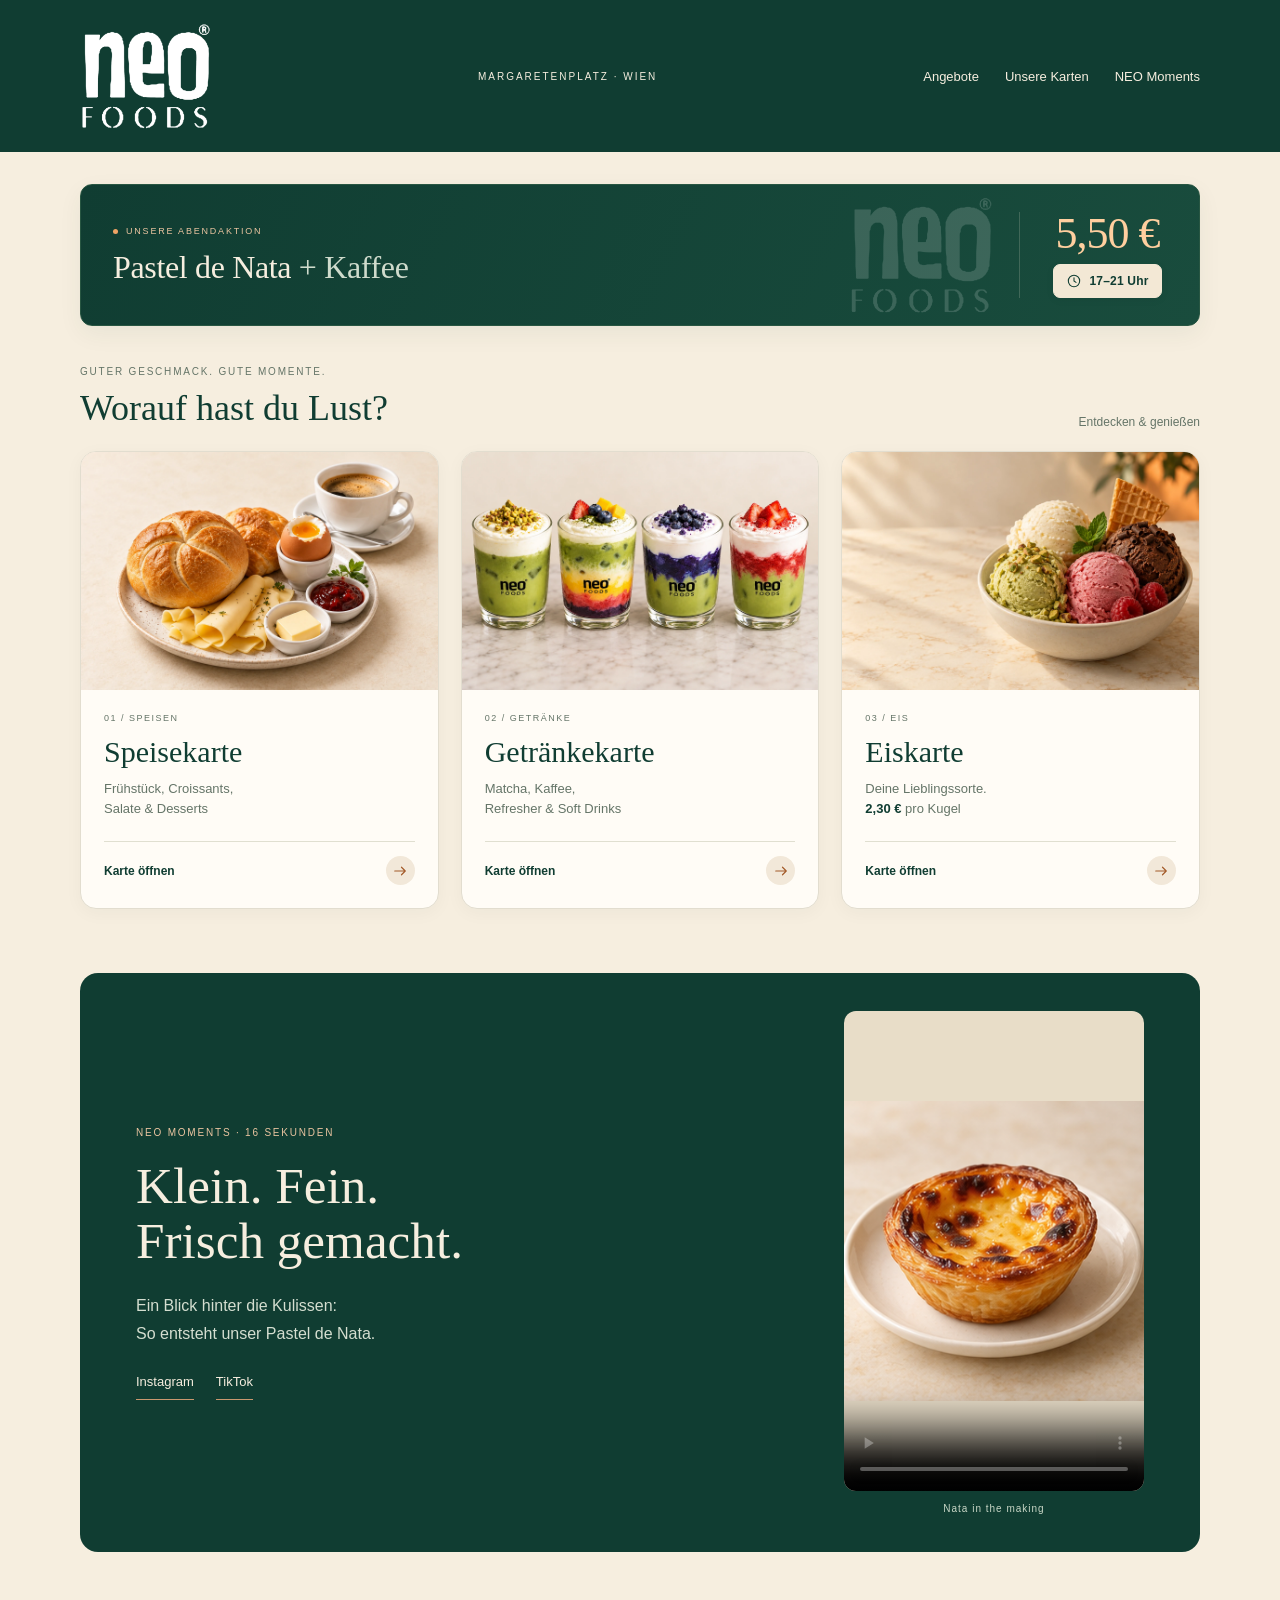
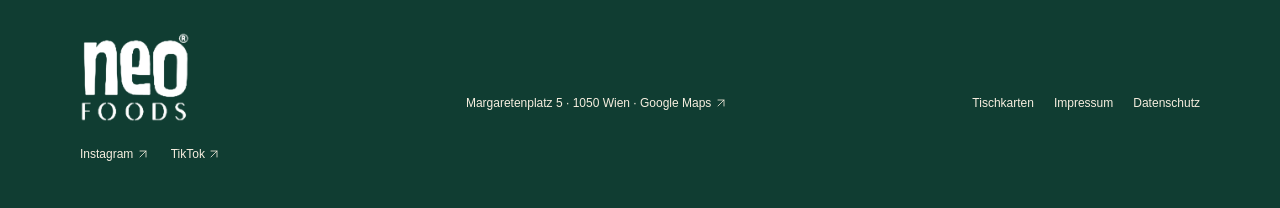
==== commit 1f518b32: "Update index.html" ====
--- a/index.html
+++ b/index.html
@@ -1,6 +1,7 @@
 <!doctype html>
 <html lang="de">
-<head><meta charset="utf-8"><meta name="viewport" content="width=device-width,initial-scale=1"><meta name="theme-color" content="#103d32"><meta name="description" content="Die Karten von NEO FOODS Vienna: Speisen, Getränke und Eis. Entdecke unsere Angebote und NEO Moments mit Einblicken in die Zubereitung."><title>Unsere Karten | NEO FOODS Vienna</title><link rel="stylesheet" href="home-v10.css?v=31"></head>
+<head><meta charset="utf-8"><meta name="viewport" content="width=device-width,initial-scale=1"><meta name="theme-color" content="#103d32"><meta name="description" content="Die Karten von NEO FOODS Vienna: Speisen, Getränke und Eis. Entdecke unsere Angebote und NEO Moments mit Einblicken in die Zubereitung."><title>Unsere Karten | NEO FOODS Vienna</title><link rel="icon" type="image/png" href="neo-logo.png?v=13">
+  <link rel="apple-touch-icon" href="neo-logo.png?v=13"><link rel="stylesheet" href="home-v10.css?v=31"></head>
 <body>
 <a class="skip-link" href="#karten">Direkt zu den Karten</a>
 <header class="site-header"><a href="index.html" aria-label="NEO FOODS – Startseite"><img src="neo-logo.png?v=13" alt="NEO FOODS" width="150" height="123" fetchpriority="high"></a><span class="header-place">MARGARETENPLATZ · WIEN</span><nav aria-label="Hauptnavigation"><a href="#aktionen">Angebote</a><a href="#karten">Unsere Karten</a><a href="#moments">NEO Moments</a></nav></header>
